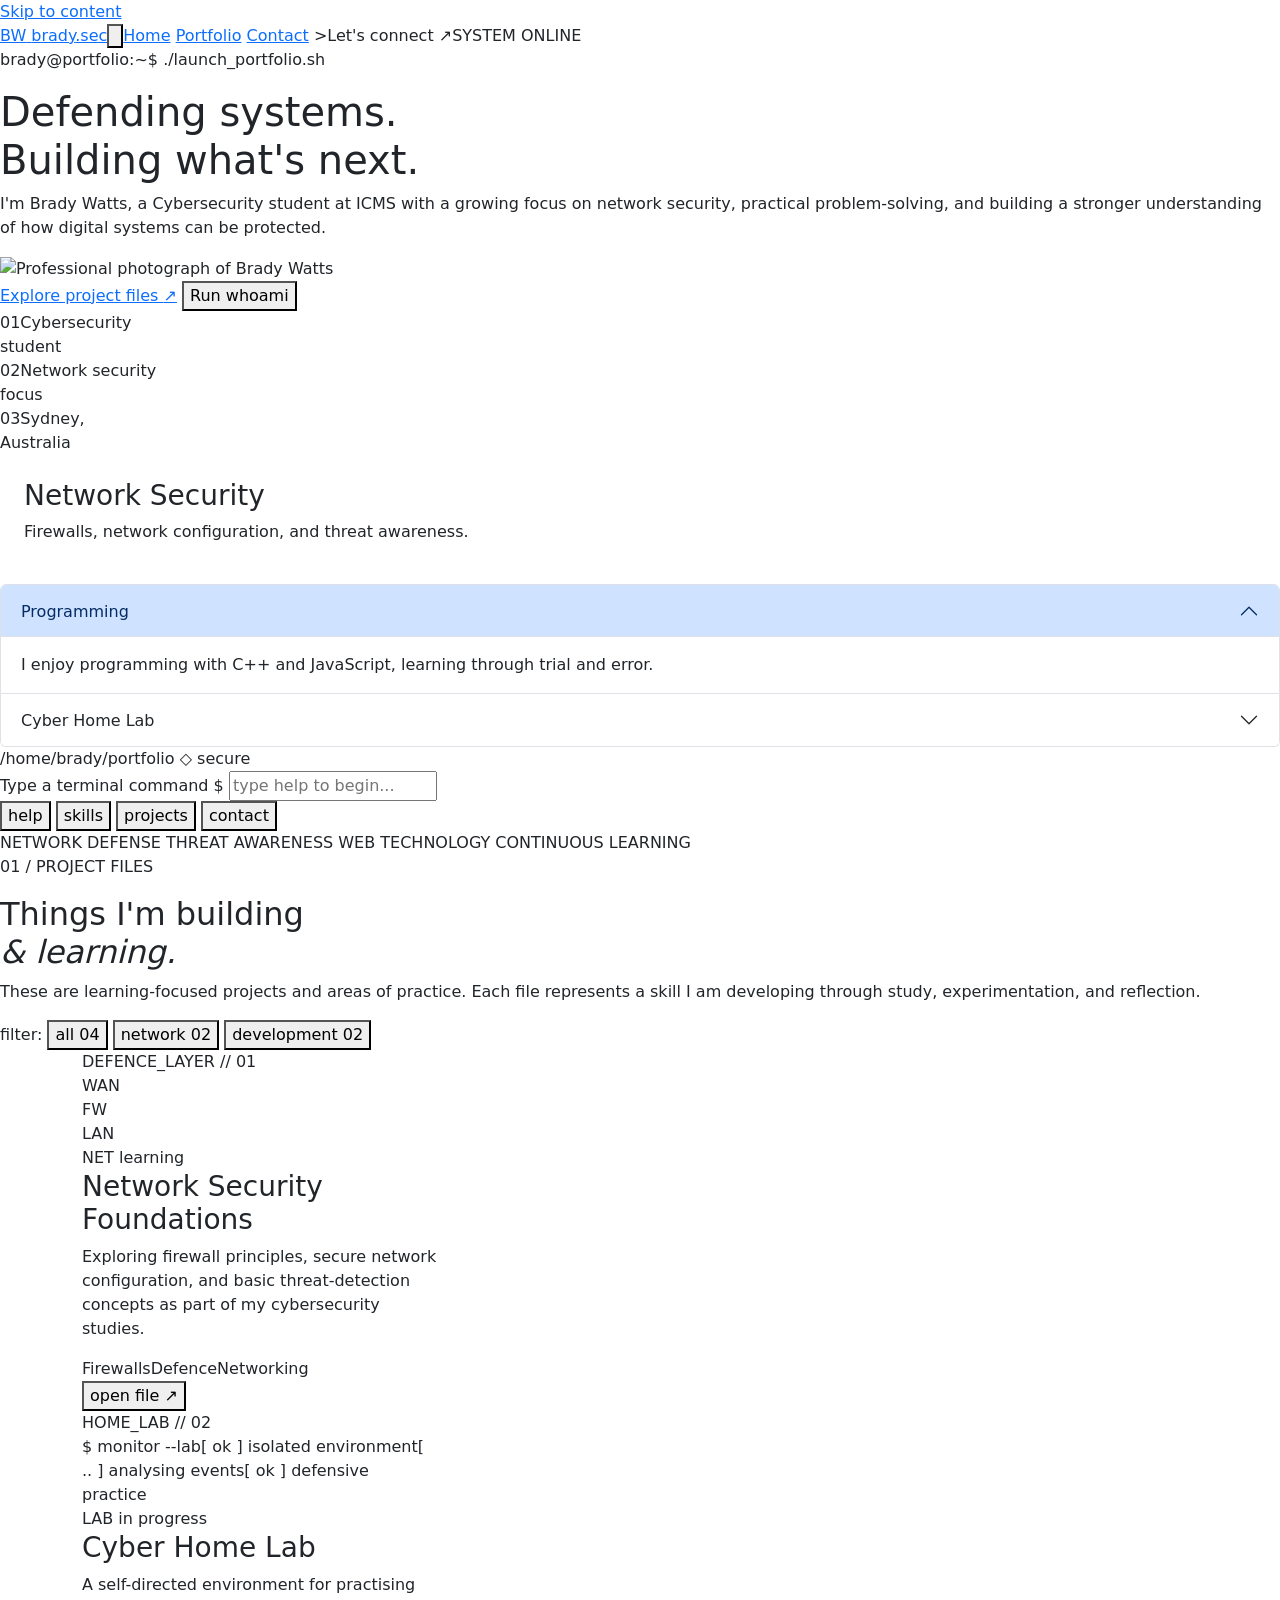
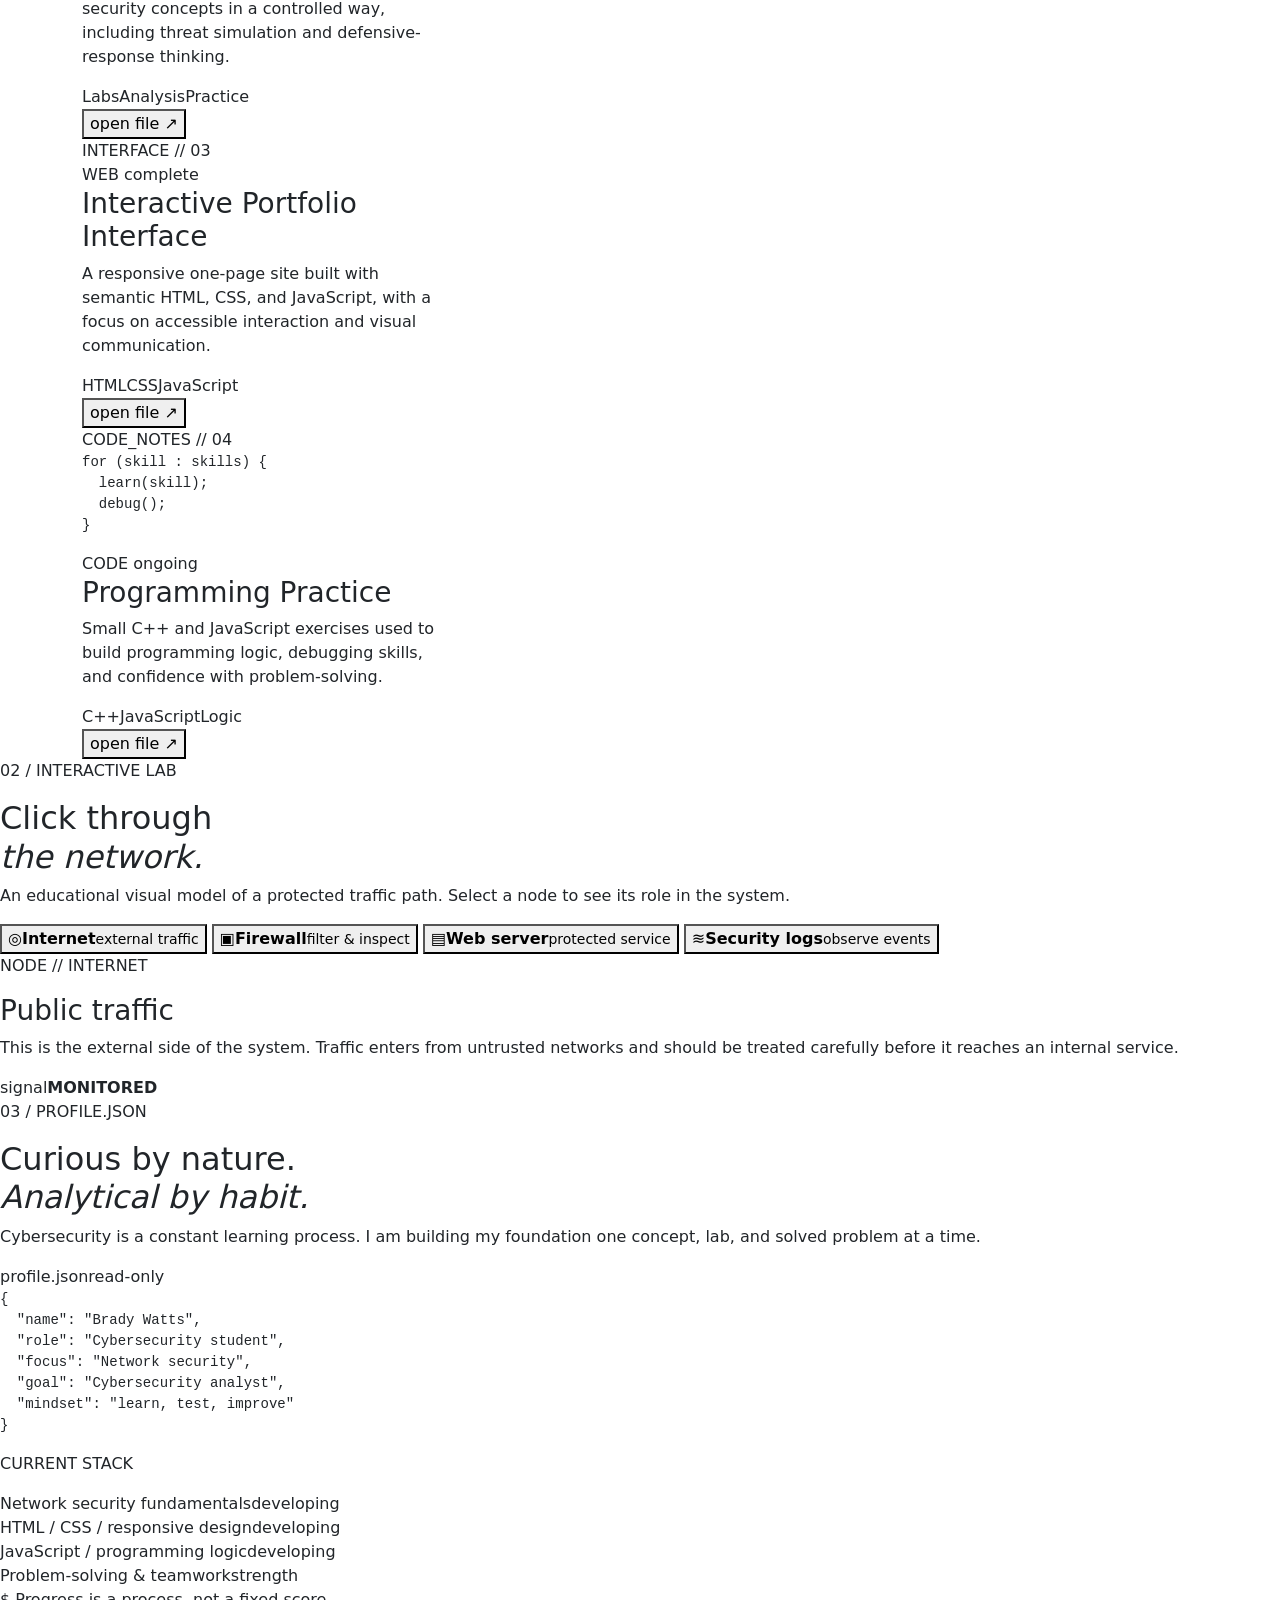
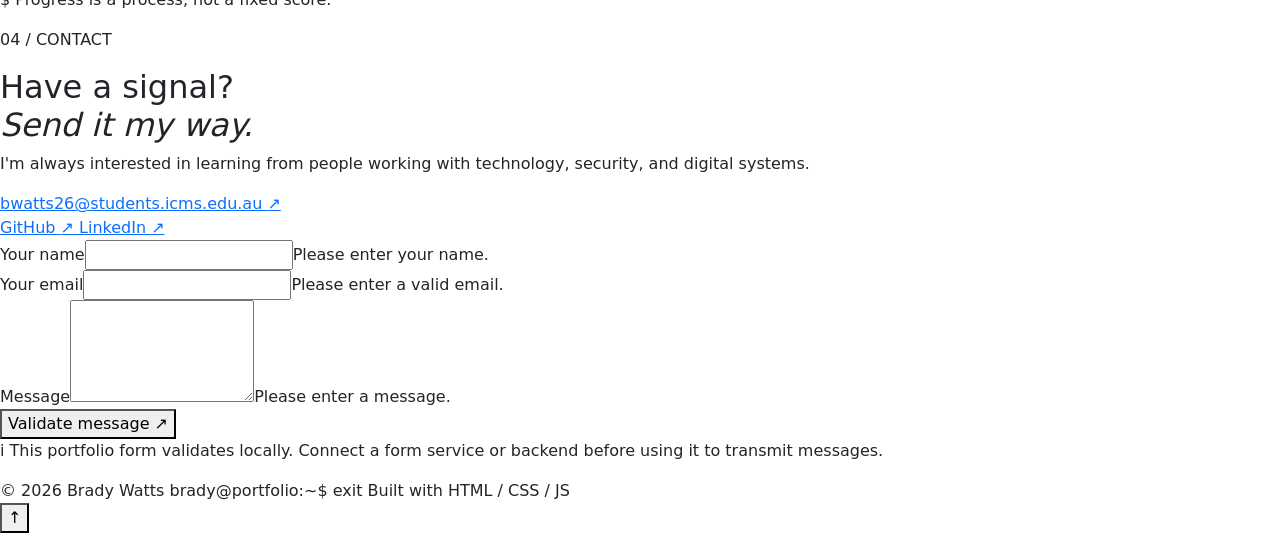
==== index.html @ dea026ff "Add files via upload" ====
<!DOCTYPE html>
<html lang="en">
<head>
  <meta charset="UTF-8">
  <meta name="viewport" content="width=device-width, initial-scale=1.0">
  <meta name="description" content="Brady Watts — cybersecurity student portfolio. Explore projects, learning interests, and technical skills.">
  <meta name="theme-color" content="#07111a">
  <title>Brady Watts | Cybersecurity Portfolio</title>
  <link rel="preconnect" href="https://fonts.googleapis.com">
  <link rel="preconnect" href="https://fonts.gstatic.com" crossorigin>
  <link href="https://fonts.googleapis.com/css2?family=DM+Sans:wght@400;500;600;700&family=Space+Mono:wght@400;700&display=swap" rel="stylesheet">
  <link rel="stylesheet" href="css/style.css">
</head>
<link href="https://cdn.jsdelivr.net/npm/bootstrap@5.3.3/dist/css/bootstrap.min.css" rel="stylesheet">
<link rel="stylesheet" href="css/style.css">
<script src="https://cdn.jsdelivr.net/npm/bootstrap@5.3.3/dist/js/bootstrap.bundle.min.js"></script>
<script src="js/script.js"></script>
<body>
  <a class="skip-link" href="#main-content">Skip to content</a>
  <div class="page-grid" aria-hidden="true"></div>
  <div class="ambient-glow glow-one" aria-hidden="true"></div>
  <div class="ambient-glow glow-two" aria-hidden="true"></div>

  <header class="site-header">
    <nav class="nav shell" aria-label="Main navigation">
      <a class="brand" href="#home" aria-label="Brady Watts home">
        <span class="brand-mark" aria-hidden="true">BW</span>
        <span>brady<span class="text-mint">.sec</span></span>
      </a>
      <button class="nav-toggle" id="navToggle" type="button" aria-controls="navLinks" aria-expanded="false" aria-label="Open navigation">
        <span></span><span></span><span></span>
      </button>
      <div class="nav-links" id="navLinks">
        <a href="index.html">Home</a>
        <a href="portfolio.html">Portfolio</a>
        <a href="contact.html">Contact</a>
        <a href="contact.html" class="nav-contact"></a>>Let's connect <span aria-hidden="true">↗</span></a>
      </div>
      <div class="system-status"><span class="status-dot" aria-hidden="true"></span> SYSTEM ONLINE</div>
    </nav>
  </header>

  <main id="main-content">
    <section class="hero shell" id="home">
      <div class="hero-copy reveal">
        <p class="terminal-label"><span class="prompt-green">brady@portfolio:~$</span> ./launch_portfolio.sh</p>
        <h1>Defending systems.<br><span>Building what's next.</span></h1>
        <p class="hero-description">
          I'm Brady Watts, a Cybersecurity student at ICMS with a growing focus on network security, practical problem-solving, and building a stronger understanding of how digital systems can be protected.
        </p>
        <img
  src="images/profile.jpg"
  alt="Professional photograph of Brady Watts"
  class="profile-photo">
        <div class="hero-actions">
          <a class="button button-primary" href="#projects">Explore project files <span aria-hidden="true">↗</span></a>
          <button class="button button-ghost" type="button" data-command="whoami">Run <span class="mono">whoami</span></button>
        </div>
        <div class="hero-meta" aria-label="Portfolio summary">
          <div><span class="meta-number">01</span><span>Cybersecurity<br>student</span></div>
          <div><span class="meta-number">02</span><span>Network security<br>focus</span></div>
          <div><span class="meta-number">03</span><span>Sydney,<br>Australia</span></div>
        </div>
      </div>
<div id="skillsCarousel" class="carousel slide" data-bs-ride="carousel">
  <div class="carousel-inner">
    <div class="carousel-item active">
      <div class="p-4">
        <h3>Network Security</h3>
        <p>Firewalls, network configuration, and threat awareness.</p>
      </div>
    </div>
    <div class="carousel-item">
      <div class="p-4">
        <h3>Web Development</h3>
        <p>HTML, CSS, JavaScript, and responsive design.</p>
      </div>
    </div>
    <div class="carousel-item">
      <div class="p-4">
        <h3>Career Goal</h3>
        <p>Working towards becoming a Cybersecurity Analyst.</p>
      </div>
    </div>
  </div>
  <button class="carousel-control-prev" type="button" data-bs-target="#skillsCarousel" data-bs-slide="prev">
    <span class="carousel-control-prev-icon"></span>
  </button>
  <button class="carousel-control-next" type="button" data-bs-target="#skillsCarousel" data-bs-slide="next">
    <span class="carousel-control-next-icon"></span>
  </button>
</div>
<div class="accordion" id="hobbiesAccordion">
  <div class="accordion-item">
    <h2 class="accordion-header">
      <button class="accordion-button" type="button" data-bs-toggle="collapse" data-bs-target="#hobby1">
        Programming
      </button>
    </h2>
    <div id="hobby1" class="accordion-collapse collapse show" data-bs-parent="#hobbiesAccordion">
      <div class="accordion-body">
        I enjoy programming with C++ and JavaScript, learning through trial and error.
      </div>
    </div>
  </div>

  <div class="accordion-item">
    <h2 class="accordion-header">
      <button class="accordion-button collapsed" type="button" data-bs-toggle="collapse" data-bs-target="#hobby2">
        Cyber Home Lab
      </button>
    </h2>
    <div id="hobby2" class="accordion-collapse collapse" data-bs-parent="#hobbiesAccordion">
      <div class="accordion-body">
        I run a self-taught home cyber lab to practise defending against simulated threats.
      </div>
    </div>
  </div>
</div>
      <div class="terminal-window reveal" id="terminalWindow">
        <div class="terminal-topbar">
          <div class="window-dots" aria-hidden="true"><span></span><span></span><span></span></div>
          <span class="terminal-path">/home/brady/portfolio</span>
          <span class="terminal-lock" aria-label="Secure interface">◇ secure</span>
        </div>
        <div class="terminal-output" id="terminalOutput" role="log" aria-live="polite" aria-label="Interactive terminal output"></div>
        <form class="terminal-form" id="terminalForm">
          <label class="sr-only" for="terminalInput">Type a terminal command</label>
          <span class="terminal-prompt" aria-hidden="true">$</span>
          <input id="terminalInput" type="text" autocomplete="off" spellcheck="false" placeholder="type help to begin...">
        </form>
        <div class="terminal-suggestions" aria-label="Terminal command shortcuts">
          <button type="button" data-command="help">help</button>
          <button type="button" data-command="skills">skills</button>
          <button type="button" data-command="projects">projects</button>
          <button type="button" data-command="contact">contact</button>
        </div>
      </div>
    </section>

    <div class="signal-strip shell" aria-label="Areas of interest">
      <span>NETWORK DEFENSE</span><i aria-hidden="true"></i>
      <span>THREAT AWARENESS</span><i aria-hidden="true"></i>
      <span>WEB TECHNOLOGY</span><i aria-hidden="true"></i>
      <span>CONTINUOUS LEARNING</span>
    </div>

    <section class="section shell" id="projects">
      <div class="section-heading reveal">
        <p class="section-kicker"><span>01</span> / PROJECT FILES</p>
        <div class="heading-row">
          <h2>Things I'm building<br><em>&amp; learning.</em></h2>
          <p>These are learning-focused projects and areas of practice. Each file represents a skill I am developing through study, experimentation, and reflection.</p>
        </div>
      </div>

      <div class="filter-row reveal" role="group" aria-label="Filter project files">
        <span class="filter-label">filter:</span>
        <button class="filter-button active" type="button" data-filter="all">all <span>04</span></button>
        <button class="filter-button" type="button" data-filter="network">network <span>02</span></button>
        <button class="filter-button" type="button" data-filter="development">development <span>02</span></button>
      </div>
      <div class="container">
      <div class="row g-4" id="projectGrid">
          <div class="col-12 col-md-6 col-lg-4">
        <article class="project-card reveal" data-category="network">
          <div class="project-visual visual-network" aria-hidden="true">
            <span class="visual-caption">DEFENCE_LAYER // 01</span>
            <div class="network-visual-lines"><span></span><span></span><span></span><span></span></div>
            <div class="visual-node node-a">WAN</div><div class="visual-node node-b">FW</div><div class="visual-node node-c">LAN</div>
          </div>
          
          <div class="project-card-body">
            <div class="project-card-top"><span class="file-type">NET</span><span class="project-status status-learning"><i></i> learning</span></div>
            <h3>Network Security Foundations</h3>
            <p>Exploring firewall principles, secure network configuration, and basic threat-detection concepts as part of my cybersecurity studies.</p>
            <div class="tag-row"><span>Firewalls</span><span>Defence</span><span>Networking</span></div>
            <button class="project-open" type="button" data-project="network-security">open file <span aria-hidden="true">↗</span></button>
          </div>
        </article>
          
        <article class="project-card reveal" data-category="network">
          <div class="project-visual visual-lab" aria-hidden="true">
            <span class="visual-caption">HOME_LAB // 02</span>
            <div class="lab-screen"><span>$ monitor --lab</span><span class="green-line">[ ok ] isolated environment</span><span>[ .. ] analysing events</span><span class="green-line">[ ok ] defensive practice</span></div>
           </div>
          <div class="project-card-body">
            <div class="project-card-top"><span class="file-type">LAB</span><span class="project-status status-progress"><i></i> in progress</span></div>
            <h3>Cyber Home Lab</h3>
            <p>A self-directed environment for practising security concepts in a controlled way, including threat simulation and defensive-response thinking.</p>
            <div class="tag-row"><span>Labs</span><span>Analysis</span><span>Practice</span></div>
            <button class="project-open" type="button" data-project="home-lab">open file <span aria-hidden="true">↗</span></button>
          </div>
        </article>
         
        <article class="project-card reveal" data-category="development">
          <div class="project-visual visual-web" aria-hidden="true">
            <span class="visual-caption">INTERFACE // 03</span>
            <div class="browser-frame"><div class="browser-bar"><i></i><i></i><i></i></div><div class="browser-content"><span></span><span></span><span></span><b></b></div></div>
          </div>
          <div class="project-card-body">
            <div class="project-card-top"><span class="file-type">WEB</span><span class="project-status status-complete"><i></i> complete</span></div>
            <h3>Interactive Portfolio Interface</h3>
            <p>A responsive one-page site built with semantic HTML, CSS, and JavaScript, with a focus on accessible interaction and visual communication.</p>
            <div class="tag-row"><span>HTML</span><span>CSS</span><span>JavaScript</span></div>
            <button class="project-open" type="button" data-project="portfolio">open file <span aria-hidden="true">↗</span></button>
          </div>
        </article>
         
        <article class="project-card reveal" data-category="development">
          <div class="project-visual visual-code" aria-hidden="true">
            <span class="visual-caption">CODE_NOTES // 04</span>
            <pre><span class="code-purple">for</span> (skill : skills) {
  <span class="code-blue">learn</span>(skill);
  <span class="code-green">debug</span>();
}</pre>
          </div>
          <div class="project-card-body">
            <div class="project-card-top"><span class="file-type">CODE</span><span class="project-status status-progress"><i></i> ongoing</span></div>
            <h3>Programming Practice</h3>
            <p>Small C++ and JavaScript exercises used to build programming logic, debugging skills, and confidence with problem-solving.</p>
            <div class="tag-row"><span>C++</span><span>JavaScript</span><span>Logic</span></div>
            <button class="project-open" type="button" data-project="programming">open file <span aria-hidden="true">↗</span></button>
          </div>
        </article>
      </div>
    </section>

    <section class="lab-section section shell" id="lab">
      <div class="section-heading reveal">
        <p class="section-kicker"><span>02</span> / INTERACTIVE LAB</p>
        <div class="heading-row">
          <h2>Click through<br><em>the network.</em></h2>
          <p>An educational visual model of a protected traffic path. Select a node to see its role in the system.</p>
        </div>
      </div>
      <div class="lab-layout reveal">
        <div class="network-map" aria-label="Interactive network diagram">
          <div class="map-line line-one" aria-hidden="true"></div><div class="map-line line-two" aria-hidden="true"></div><div class="map-line line-three" aria-hidden="true"></div>
          <button class="network-node active" type="button" data-node="internet" aria-pressed="true"><span class="node-symbol">◎</span><strong>Internet</strong><small>external traffic</small></button>
          <button class="network-node" type="button" data-node="firewall" aria-pressed="false"><span class="node-symbol">▣</span><strong>Firewall</strong><small>filter &amp; inspect</small></button>
          <button class="network-node" type="button" data-node="server" aria-pressed="false"><span class="node-symbol">▤</span><strong>Web server</strong><small>protected service</small></button>
          <button class="network-node" type="button" data-node="logs" aria-pressed="false"><span class="node-symbol">≋</span><strong>Security logs</strong><small>observe events</small></button>
        </div>
        <div class="node-panel" id="nodePanel" aria-live="polite">
          <p class="panel-kicker">NODE // INTERNET</p>
          <h3>Public traffic</h3>
          <p>This is the external side of the system. Traffic enters from untrusted networks and should be treated carefully before it reaches an internal service.</p>
          <div class="panel-data"><span>signal</span><strong>MONITORED</strong></div>
        </div>
      </div>
    </section>

    <section class="section shell" id="about">
      <div class="section-heading reveal">
        <p class="section-kicker"><span>03</span> / PROFILE.JSON</p>
        <div class="heading-row">
          <h2>Curious by nature.<br><em>Analytical by habit.</em></h2>
          <p>Cybersecurity is a constant learning process. I am building my foundation one concept, lab, and solved problem at a time.</p>
        </div>
      </div>
      <div class="about-grid">
        <div class="code-profile reveal">
          <div class="code-header"><span>profile.json</span><span>read-only</span></div>
          <pre><span class="code-brace">{</span>
  <span class="code-key">"name"</span>: <span class="code-string">"Brady Watts"</span>,
  <span class="code-key">"role"</span>: <span class="code-string">"Cybersecurity student"</span>,
  <span class="code-key">"focus"</span>: <span class="code-string">"Network security"</span>,
  <span class="code-key">"goal"</span>: <span class="code-string">"Cybersecurity analyst"</span>,
  <span class="code-key">"mindset"</span>: <span class="code-string">"learn, test, improve"</span>
<span class="code-brace">}</span></pre>
        </div>
        <div class="skills-panel reveal">
          <p class="panel-kicker">CURRENT STACK</p>
          <div class="skill-group"><div><span>Network security fundamentals</span><span class="skill-level">developing</span></div><div class="skill-track"><span style="width: 62%"></span></div></div>
          <div class="skill-group"><div><span>HTML / CSS / responsive design</span><span class="skill-level">developing</span></div><div class="skill-track"><span style="width: 72%"></span></div></div>
          <div class="skill-group"><div><span>JavaScript / programming logic</span><span class="skill-level">developing</span></div><div class="skill-track"><span style="width: 55%"></span></div></div>
          <div class="skill-group"><div><span>Problem-solving &amp; teamwork</span><span class="skill-level">strength</span></div><div class="skill-track"><span style="width: 78%"></span></div></div>
          <p class="skills-note"><span class="prompt-green">$</span> Progress is a process, not a fixed score.</p>
        </div>
      </div>
    </section>

    <section class="contact-section section shell" id="contact">
      <div class="contact-card reveal">
        <div class="contact-copy">
          <p class="section-kicker"><span>04</span> / CONTACT</p>
          <h2>Have a signal?<br><em>Send it my way.</em></h2>
          <p>I'm always interested in learning from people working with technology, security, and digital systems.</p>
          <a class="email-link" href="mailto:bwatts26@students.icms.edu.au">bwatts26@students.icms.edu.au <span aria-hidden="true">↗</span></a>
        </div>
        <div class="social-links">
  <a
    class="social-link"
    href="https://github.com/BRady609-coder"
    target="_blank"
    rel="noopener noreferrer">
    GitHub <span aria-hidden="true">↗</span>
  </a>

  <a
    class="social-link"
    href="https://www.linkedin.com/in/brady-watts-739b74410"
    target="_blank"
    rel="noopener noreferrer">
    LinkedIn <span aria-hidden="true">↗</span>
  </a>
</div>
        <form class="contact-form" id="contactForm" novalidate>
          <div class="form-row">
            <div class="field"><label for="visitorName">Your name</label><input id="visitorName" name="name" type="text" autocomplete="name" required><span class="field-error">Please enter your name.</span></div>
            <div class="field"><label for="visitorEmail">Your email</label><input id="visitorEmail" name="email" type="email" autocomplete="email" required><span class="field-error">Please enter a valid email.</span></div>
          </div>
          <div class="field"><label for="visitorMessage">Message</label><textarea id="visitorMessage" name="message" rows="4" required></textarea><span class="field-error">Please enter a message.</span></div>
          <button class="button button-primary" type="submit">Validate message <span aria-hidden="true">↗</span></button>
          <p class="form-note"><span aria-hidden="true">i</span> This portfolio form validates locally. Connect a form service or backend before using it to transmit messages.</p>
          <p class="form-message" id="formMessage" role="status" hidden></p>
        </form>
      </div>
    </section>
  </main>

  <footer class="site-footer shell">
    <span>© 2026 Brady Watts</span>
    <span class="footer-command"><span class="prompt-green">brady@portfolio:~$</span> exit <span class="cursor" aria-hidden="true"></span></span>
    <span>Built with HTML / CSS / JS</span>
  </footer>

  <dialog class="project-dialog" id="projectDialog" aria-labelledby="dialogTitle">
    <div class="dialog-inner">
      <button class="dialog-close" id="dialogClose" type="button" aria-label="Close project details">×</button>
      <div id="dialogContent"></div>
    </div>
  </dialog>

  <button class="to-top" id="toTop" type="button" aria-label="Back to top">↑</button>
  <script src="js/script.js"></script>
</body>
</html>
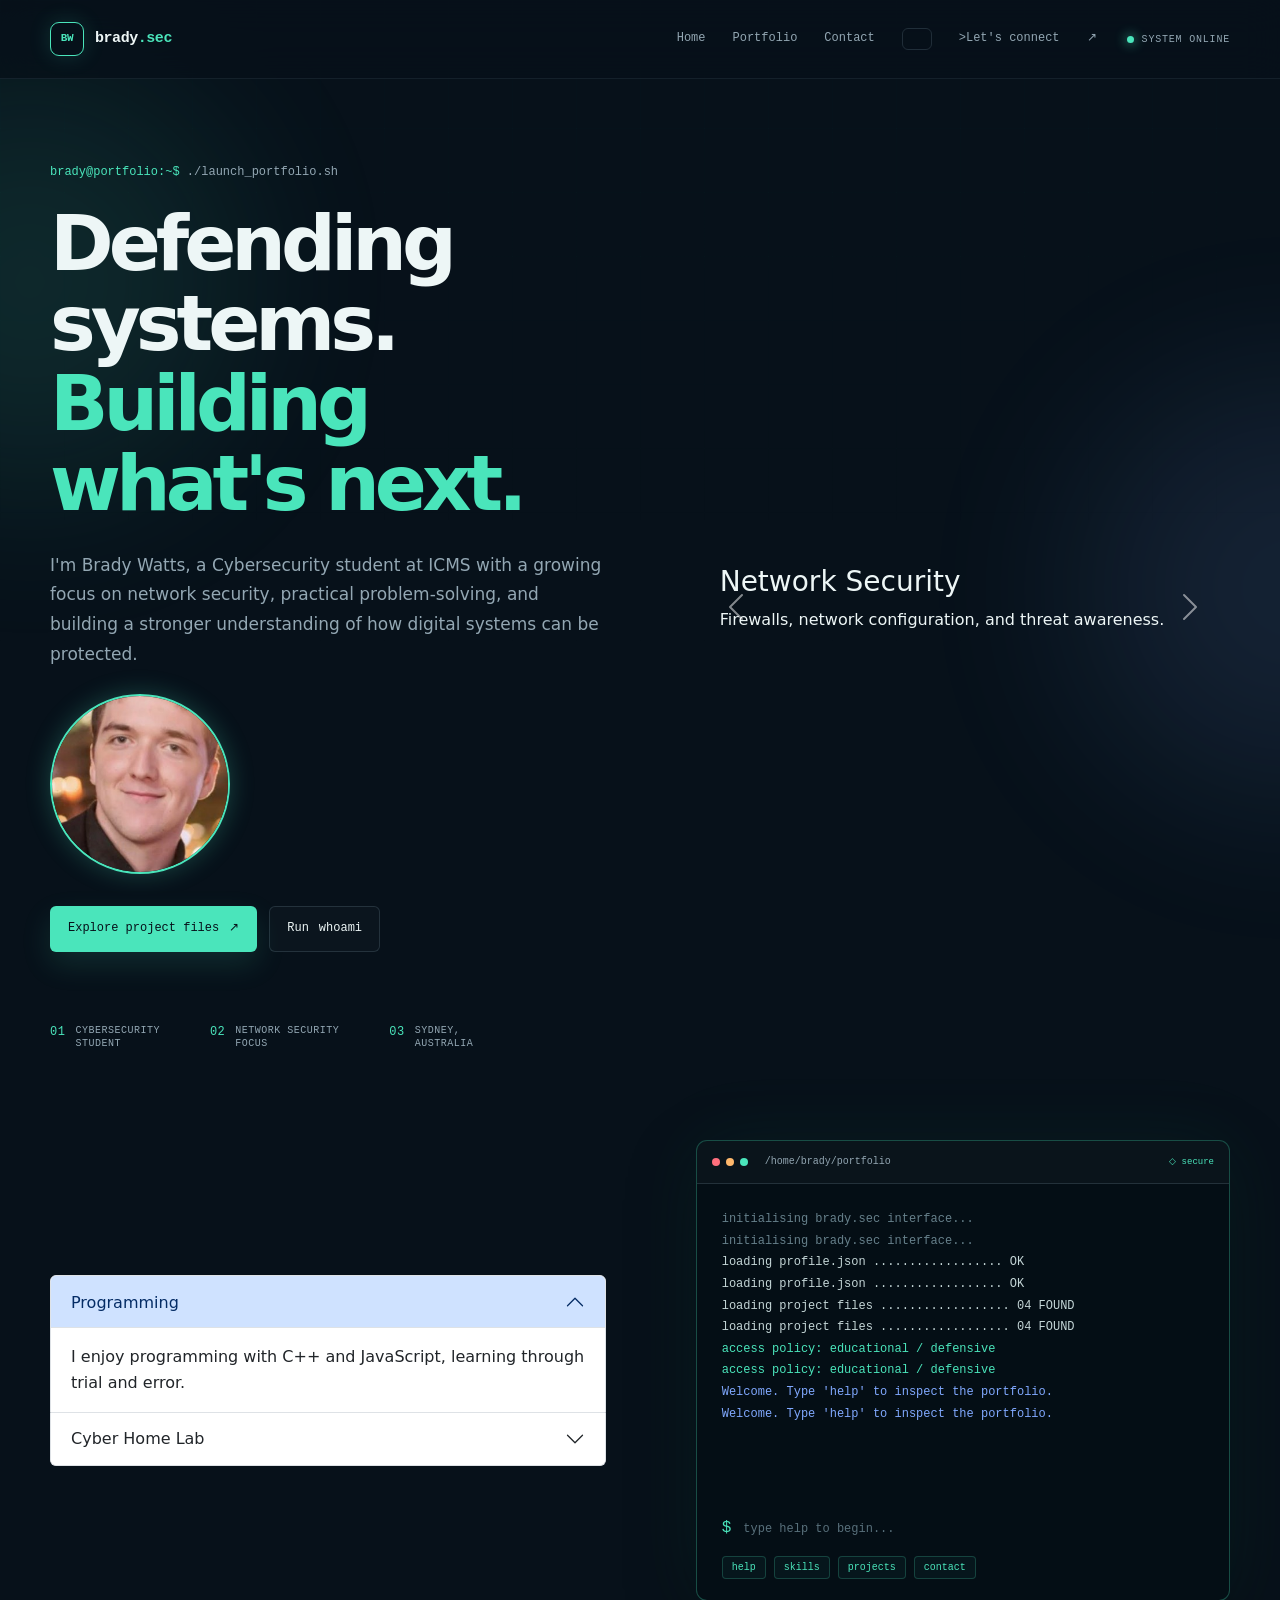
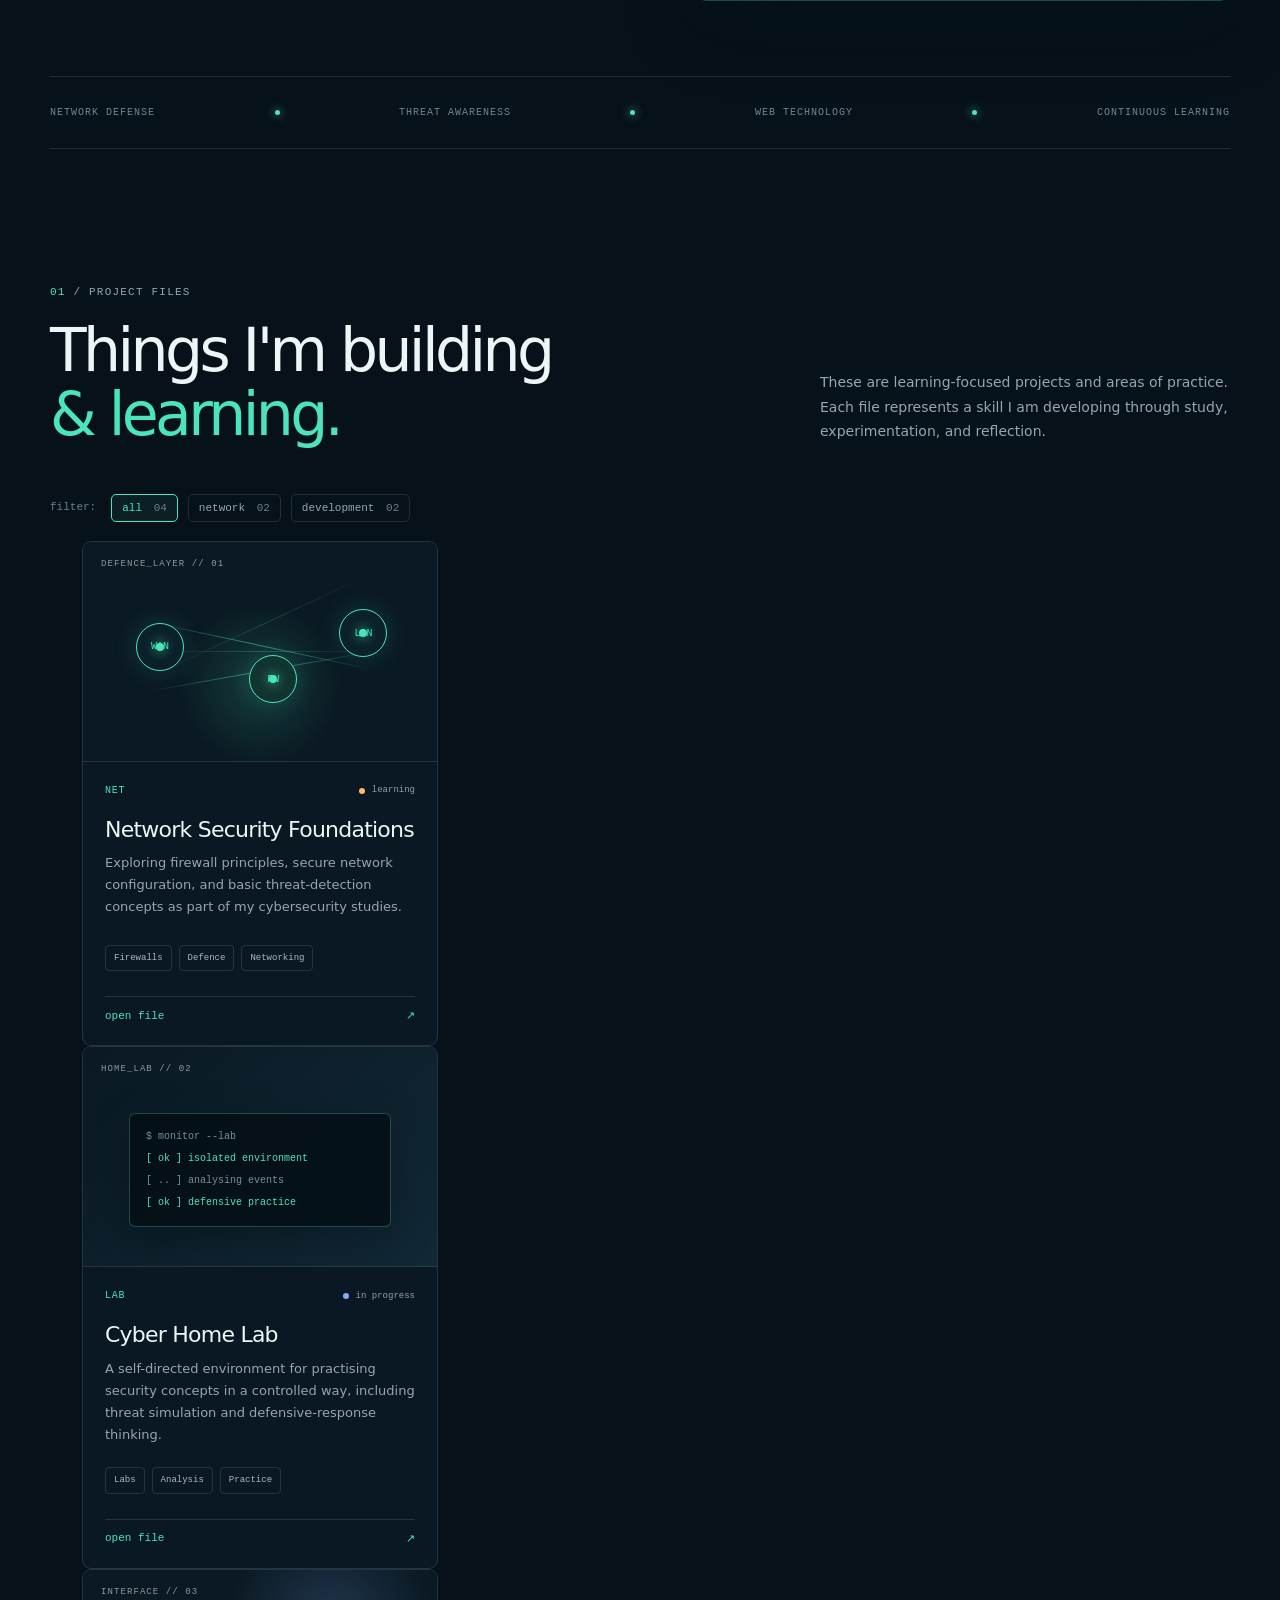
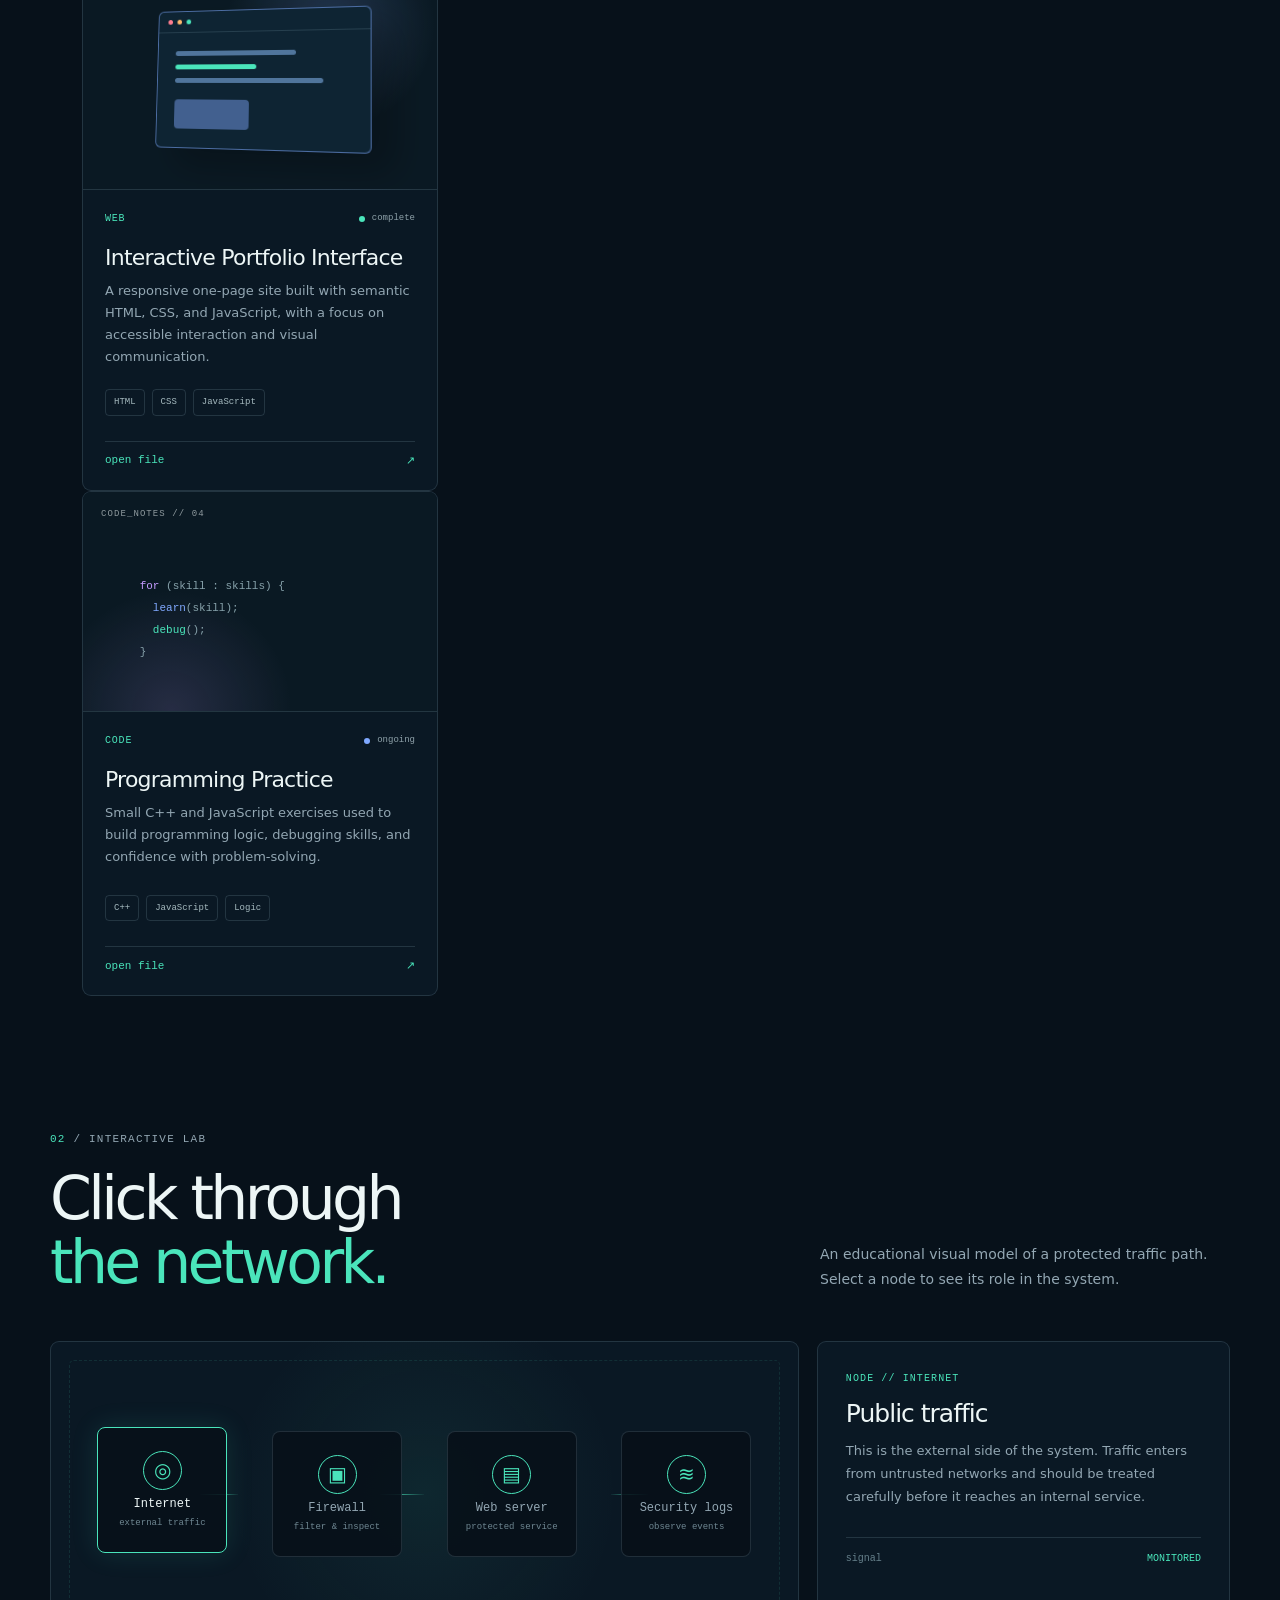
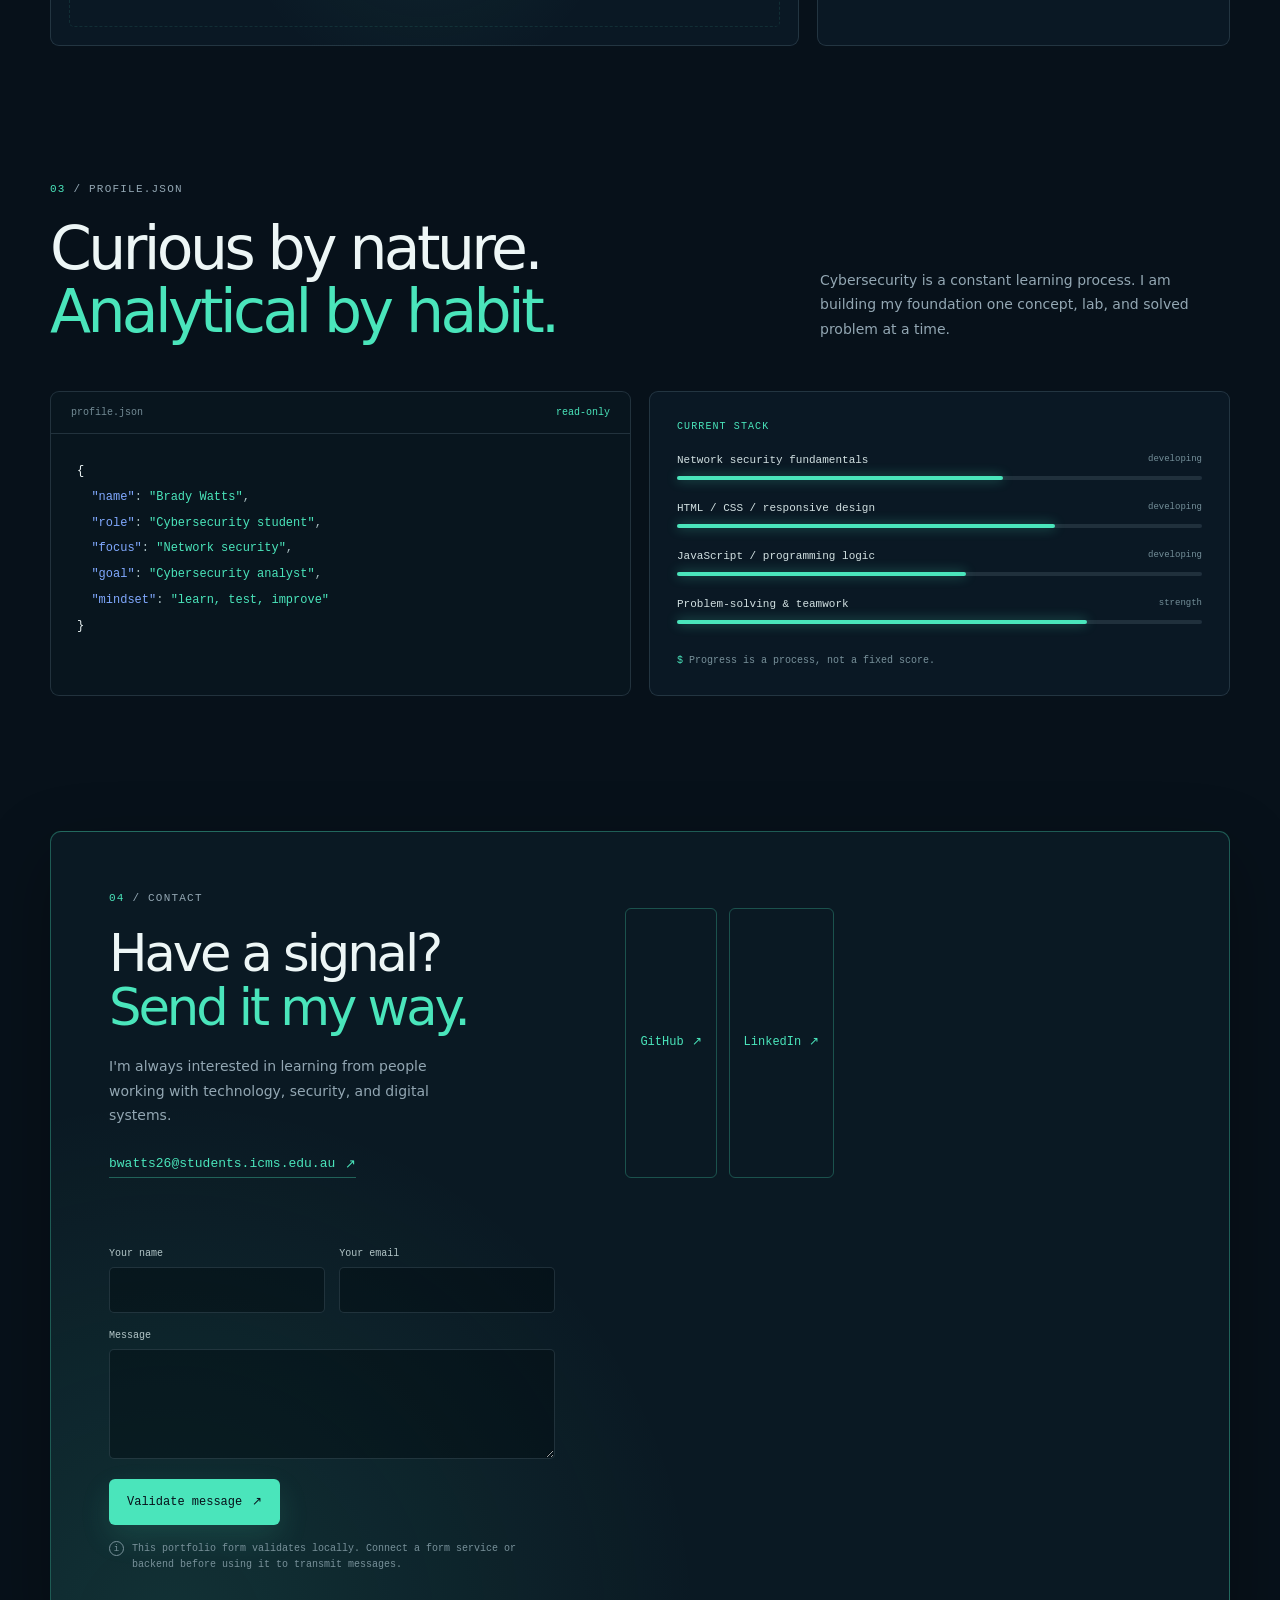
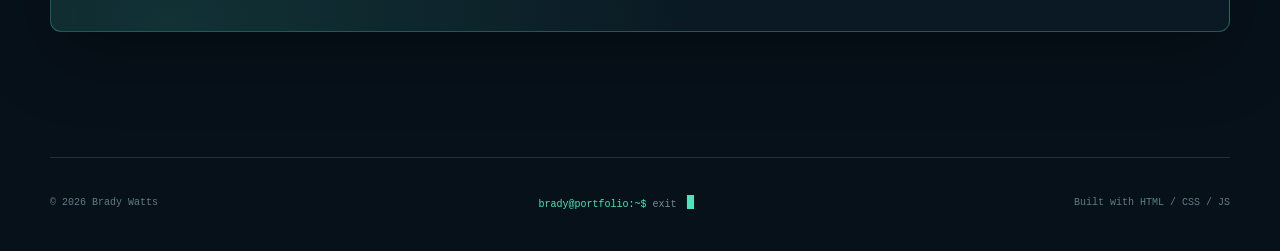
==== commit 19fc86ab: "Update stylesheet and script paths in index.html" ====
--- a/index.html
+++ b/index.html
@@ -9,12 +9,12 @@
   <link rel="preconnect" href="https://fonts.googleapis.com">
   <link rel="preconnect" href="https://fonts.gstatic.com" crossorigin>
   <link href="https://fonts.googleapis.com/css2?family=DM+Sans:wght@400;500;600;700&family=Space+Mono:wght@400;700&display=swap" rel="stylesheet">
-  <link rel="stylesheet" href="css/style.css">
+  <link rel="stylesheet" href="style.css">
 </head>
 <link href="https://cdn.jsdelivr.net/npm/bootstrap@5.3.3/dist/css/bootstrap.min.css" rel="stylesheet">
-<link rel="stylesheet" href="css/style.css">
+<link rel="stylesheet" href="style.css">
 <script src="https://cdn.jsdelivr.net/npm/bootstrap@5.3.3/dist/js/bootstrap.bundle.min.js"></script>
-<script src="js/script.js"></script>
+<script src="script.js"></script>
 <body>
   <a class="skip-link" href="#main-content">Skip to content</a>
   <div class="page-grid" aria-hidden="true"></div>
@@ -49,7 +49,7 @@
           I'm Brady Watts, a Cybersecurity student at ICMS with a growing focus on network security, practical problem-solving, and building a stronger understanding of how digital systems can be protected.
         </p>
         <img
-  src="images/profile.jpg"
+  src="profile.jpg"
   alt="Professional photograph of Brady Watts"
   class="profile-photo">
         <div class="hero-actions">
@@ -334,6 +334,6 @@
   </dialog>
 
   <button class="to-top" id="toTop" type="button" aria-label="Back to top">↑</button>
-  <script src="js/script.js"></script>
+  <script src="script.js"></script>
 </body>
 </html>
--- a/style.css
+++ b/style.css
@@ -0,0 +1,205 @@
+:root {
+  --bg: #07111a;
+  --bg-soft: #0b1822;
+  --panel: rgba(12, 28, 40, 0.78);
+  --panel-solid: #0d202d;
+  --line: rgba(151, 180, 198, 0.18);
+  --line-bright: rgba(74, 229, 187, 0.42);
+  --text: #edf6f6;
+  --muted: #93a7b3;
+  --mint: #4ae5bb;
+  --mint-dark: #1bc193;
+  --blue: #80a9ff;
+  --orange: #ffb86c;
+  --purple: #c49bff;
+  --danger: #ff7d8f;
+  --mono: "Space Mono", ui-monospace, SFMono-Regular, Menlo, Consolas, monospace;
+  --sans: "DM Sans", Inter, system-ui, -apple-system, BlinkMacSystemFont, "Segoe UI", sans-serif;
+  --shadow: 0 24px 70px rgba(0, 0, 0, 0.3);
+}
+
+* { box-sizing: border-box; }
+html { scroll-behavior: smooth; }
+body {
+  position: relative;
+  min-width: 320px;
+  margin: 0;
+  color: var(--text);
+  background: var(--bg);
+  font-family: var(--sans);
+  line-height: 1.6;
+  overflow-x: hidden;
+}
+body::selection { color: var(--bg); background: var(--mint); }
+a { color: inherit; text-decoration: none; }
+button, input, textarea { font: inherit; }
+button { cursor: pointer; }
+.shell { width: min(1180px, calc(100% - 48px)); margin-inline: auto; }
+.mono, .terminal-label, .terminal-window, .section-kicker, .filter-row, .file-type, .project-status, .tag-row, .code-profile, .footer-command { font-family: var(--mono); }
+.text-mint, .prompt-green { color: var(--mint); }
+.sr-only {
+  position: absolute; width: 1px; height: 1px; padding: 0; margin: -1px;
+  overflow: hidden; clip: rect(0, 0, 0, 0); white-space: nowrap; border: 0;
+}
+.skip-link { position: fixed; top: 12px; left: 12px; z-index: 100; padding: 10px 14px; border-radius: 8px; color: var(--bg); background: var(--mint); transform: translateY(-160%); transition: transform .2s ease; }
+.skip-link:focus { transform: translateY(0); }
+.page-grid {
+  position: fixed; inset: 0; z-index: -3; pointer-events: none; opacity: .32;
+  background-image: linear-gradient(rgba(74, 229, 187, .045) 1px, transparent 1px), linear-gradient(90deg, rgba(74, 229, 187, .045) 1px, transparent 1px);
+  background-size: 64px 64px;
+  mask-image: linear-gradient(to bottom, black, transparent 85%);
+}
+.ambient-glow { position: fixed; z-index: -2; width: 420px; height: 420px; border-radius: 50%; pointer-events: none; filter: blur(90px); opacity: .11; }
+.glow-one { top: 8%; left: -180px; background: var(--mint); }
+.glow-two { top: 42%; right: -220px; background: var(--blue); }
+
+/* Header */
+.site-header { position: sticky; top: 0; z-index: 20; border-bottom: 1px solid rgba(151, 180, 198, .1); background: rgba(7, 17, 26, .76); backdrop-filter: blur(18px); }
+.nav { min-height: 78px; display: flex; align-items: center; gap: 30px; }
+.brand { display: inline-flex; align-items: center; gap: 11px; font-family: var(--mono); font-size: 15px; font-weight: 700; letter-spacing: -.03em; }
+.brand-mark { display: grid; place-items: center; width: 34px; height: 34px; border: 1px solid var(--mint); border-radius: 9px; color: var(--mint); font-size: 11px; box-shadow: 0 0 22px rgba(74, 229, 187, .16); }
+.nav-links { display: flex; align-items: center; gap: 27px; margin-left: auto; color: var(--muted); font-family: var(--mono); font-size: 12px; }
+.nav-links a { transition: color .2s ease; }
+.nav-links a:hover, .nav-links a:focus-visible { color: var(--mint); }
+.nav-contact { padding: 10px 14px; border: 1px solid var(--line); border-radius: 6px; color: var(--text) !important; }
+.nav-contact:hover, .nav-contact:focus-visible { border-color: var(--mint); background: rgba(74, 229, 187, .07); }
+.system-status { display: flex; align-items: center; gap: 8px; color: var(--muted); font: 10px var(--mono); letter-spacing: .08em; white-space: nowrap; }
+.status-dot { width: 7px; height: 7px; border-radius: 50%; background: var(--mint); box-shadow: 0 0 12px var(--mint); }
+.nav-toggle { display: none; margin-left: auto; padding: 8px; border: 0; background: transparent; }
+.nav-toggle span { display: block; width: 23px; height: 2px; margin: 5px 0; background: var(--text); transition: transform .2s ease; }
+
+/* Hero */
+.hero { display: grid; grid-template-columns: minmax(0, 1.02fr) minmax(400px, .98fr); align-items: center; gap: clamp(42px, 7vw, 100px); min-height: 680px; padding-top: 84px; padding-bottom: 75px; }
+.terminal-label { margin: 0 0 22px; color: var(--muted); font-size: 12px; }
+.hero h1 { max-width: 700px; margin: 0; font-size: clamp(44px, 6vw, 79px); font-weight: 600; line-height: 1.04; letter-spacing: -.065em; }
+.hero h1 span { color: var(--mint); }
+.hero-description { max-width: 595px; margin: 27px 0 0; color: var(--muted); font-size: 17px; line-height: 1.75; }
+.hero-actions { display: flex; flex-wrap: wrap; gap: 12px; margin-top: 32px; }
+.button { display: inline-flex; align-items: center; justify-content: center; gap: 10px; min-height: 46px; padding: 0 17px; border: 1px solid transparent; border-radius: 6px; font-family: var(--mono); font-size: 12px; transition: transform .2s ease, border-color .2s ease, background .2s ease, box-shadow .2s ease; }
+.button:hover, .button:focus-visible { transform: translateY(-2px); }
+.button-primary { color: var(--bg); background: var(--mint); box-shadow: 0 12px 30px rgba(74, 229, 187, .13); }
+.button-primary:hover, .button-primary:focus-visible { background: #70f2ce; box-shadow: 0 15px 35px rgba(74, 229, 187, .22); }
+.button-ghost { border-color: var(--line); color: var(--text); background: rgba(255, 255, 255, .02); }
+.button-ghost:hover, .button-ghost:focus-visible { border-color: var(--mint); color: var(--mint); }
+.hero-meta { display: flex; gap: clamp(24px, 4vw, 50px); margin-top: 72px; }
+.hero-meta > div { display: flex; gap: 10px; color: var(--muted); font: 10px/1.35 var(--mono); text-transform: uppercase; letter-spacing: .05em; }
+.meta-number { color: var(--mint); font-size: 12px; }
+
+/* Terminal */
+.terminal-window { min-height: 445px; overflow: hidden; border: 1px solid rgba(74, 229, 187, .29); border-radius: 11px; background: rgba(5, 14, 21, .87); box-shadow: var(--shadow), 0 0 80px rgba(74, 229, 187, .07); }
+.terminal-topbar { display: flex; align-items: center; height: 43px; padding: 0 15px; border-bottom: 1px solid var(--line); background: rgba(255, 255, 255, .025); color: var(--muted); font-size: 10px; }
+.window-dots { display: flex; gap: 6px; margin-right: 17px; }
+.window-dots span { width: 8px; height: 8px; border-radius: 50%; background: #ff6f7d; }
+.window-dots span:nth-child(2) { background: var(--orange); }.window-dots span:nth-child(3) { background: var(--mint); }
+.terminal-path { overflow: hidden; text-overflow: ellipsis; white-space: nowrap; }
+.terminal-lock { margin-left: auto; color: var(--mint); font-size: 9px; }
+.terminal-output { min-height: 332px; padding: 25px 25px 8px; color: #c4d6d7; font-size: 12px; line-height: 1.8; }
+.terminal-line { margin: 0; white-space: pre-wrap; }
+.terminal-line.command { color: var(--text); }.terminal-line.command::first-letter { color: var(--mint); }
+.terminal-line.muted { color: #66808b; }.terminal-line.success { color: var(--mint); }.terminal-line.accent { color: var(--blue); }.terminal-line.error { color: var(--danger); }
+.terminal-form { display: flex; align-items: center; gap: 10px; padding: 0 25px; color: var(--mint); }
+.terminal-prompt { color: var(--mint); }.terminal-form input { width: 100%; border: 0; outline: 0; color: var(--text); background: transparent; font: 12px var(--mono); }
+.terminal-form input::placeholder { color: #58707b; }
+.terminal-suggestions { display: flex; flex-wrap: wrap; gap: 8px; padding: 14px 25px 21px; }
+.terminal-suggestions button { padding: 5px 9px; border: 1px solid rgba(74, 229, 187, .22); border-radius: 4px; color: var(--mint); background: rgba(74, 229, 187, .04); font: 10px var(--mono); }
+.terminal-suggestions button:hover, .terminal-suggestions button:focus-visible { border-color: var(--mint); background: rgba(74, 229, 187, .11); }
+.cursor { display: inline-block; width: 7px; height: 14px; margin-left: 4px; vertical-align: -2px; background: var(--mint); animation: blink 1s steps(2, start) infinite; }
+@keyframes blink { 50% { opacity: 0; } }
+.signal-strip { display: flex; align-items: center; justify-content: space-between; gap: 18px; min-height: 73px; border-top: 1px solid var(--line); border-bottom: 1px solid var(--line); color: #6f8792; font: 10px var(--mono); letter-spacing: .1em; }
+.signal-strip i { width: 5px; height: 5px; border-radius: 50%; background: var(--mint); box-shadow: 0 0 10px var(--mint); }
+
+/* Sections */
+.section { padding-top: 135px; }
+.section-heading { margin-bottom: 47px; }
+.section-kicker { margin: 0 0 18px; color: var(--muted); font-size: 11px; letter-spacing: .11em; }
+.section-kicker span { color: var(--mint); }
+.heading-row { display: flex; align-items: end; justify-content: space-between; gap: 50px; }
+.heading-row h2, .contact-copy h2 { margin: 0; font-size: clamp(34px, 4.7vw, 60px); font-weight: 500; line-height: 1.06; letter-spacing: -.06em; }
+.heading-row h2 em, .contact-copy h2 em { color: var(--mint); font-style: normal; }
+.heading-row > p { max-width: 410px; margin: 0 0 3px; color: var(--muted); font-size: 14px; line-height: 1.75; }
+.filter-row { display: flex; align-items: center; gap: 10px; margin-bottom: 19px; color: var(--muted); font-size: 11px; }
+.filter-label { margin-right: 5px; color: #68808b; }
+.filter-button { padding: 7px 10px; border: 1px solid var(--line); border-radius: 5px; color: var(--muted); background: transparent; font: 11px var(--mono); }
+.filter-button span { margin-left: 5px; color: #68808b; }.filter-button:hover, .filter-button:focus-visible, .filter-button.active { border-color: var(--mint); color: var(--mint); background: rgba(74, 229, 187, .07); }
+.project-grid { display: grid; grid-template-columns: repeat(2, minmax(0, 1fr)); gap: 18px; }
+.project-card { overflow: hidden; border: 1px solid var(--line); border-radius: 9px; background: var(--panel); transition: transform .25s ease, border-color .25s ease, box-shadow .25s ease; }
+.project-card:hover { transform: translateY(-5px); border-color: rgba(74, 229, 187, .5); box-shadow: 0 20px 55px rgba(0, 0, 0, .2); }
+.project-card.is-hidden { display: none; }
+.project-visual { position: relative; height: 220px; overflow: hidden; border-bottom: 1px solid var(--line); background-color: #0a1923; }
+.project-visual::after { position: absolute; inset: 0; pointer-events: none; content: ""; background: linear-gradient(120deg, transparent 30%, rgba(255,255,255,.05), transparent 70%); transform: translateX(-100%); transition: transform .7s ease; }
+.project-card:hover .project-visual::after { transform: translateX(100%); }
+.visual-caption { position: absolute; top: 17px; left: 18px; color: rgba(237, 246, 246, .58); font: 9px var(--mono); letter-spacing: .12em; }
+.visual-network { background: radial-gradient(circle at 50% 65%, rgba(74, 229, 187, .17), transparent 36%), #0a1923; }
+.network-visual-lines span { position: absolute; left: 18%; right: 18%; height: 1px; background: linear-gradient(90deg, transparent, rgba(74, 229, 187, .55), transparent); transform-origin: center; }
+.network-visual-lines span:nth-child(1) { top: 47%; transform: rotate(12deg); }.network-visual-lines span:nth-child(2) { top: 59%; transform: rotate(-10deg); }.network-visual-lines span:nth-child(3) { top: 50%; transform: rotate(0deg); opacity: .45; }.network-visual-lines span:nth-child(4) { top: 38%; transform: rotate(-25deg); opacity: .4; }
+.visual-node { position: absolute; display: grid; place-items: center; width: 48px; height: 48px; border: 1px solid var(--mint); border-radius: 50%; color: var(--mint); background: #0b202a; font: 10px var(--mono); box-shadow: 0 0 26px rgba(74, 229, 187, .17); }
+.visual-node::after { position: absolute; width: 8px; height: 8px; border-radius: 50%; background: var(--mint); box-shadow: 0 0 12px var(--mint); content: ""; }
+.node-a { top: 37%; left: 15%; }.node-b { top: 52%; left: 47%; background: #12342f; }.node-c { top: 31%; right: 14%; }
+.visual-lab { background: linear-gradient(135deg, #0a1923, #112836); }.lab-screen { position: absolute; right: 13%; bottom: 18%; left: 13%; display: grid; gap: 8px; padding: 16px; border: 1px solid rgba(74, 229, 187, .3); border-radius: 6px; background: rgba(2, 10, 15, .68); color: #73919a; font: 10px/1.4 var(--mono); box-shadow: 0 12px 40px rgba(0,0,0,.25); }.lab-screen .green-line { color: var(--mint); }
+.visual-web { display: grid; place-items: center; background: radial-gradient(circle at 70% 25%, rgba(128, 169, 255, .2), transparent 35%), #0a1923; }.browser-frame { width: 62%; overflow: hidden; border: 1px solid rgba(128, 169, 255, .55); border-radius: 6px; background: #0e2433; transform: perspective(500px) rotateY(-12deg) rotateX(4deg); box-shadow: 22px 18px 35px rgba(0,0,0,.25); }.browser-bar { display: flex; gap: 5px; padding: 8px 10px; border-bottom: 1px solid var(--line); }.browser-bar i { width: 5px; height: 5px; border-radius: 50%; background: var(--danger); }.browser-bar i:nth-child(2) { background: var(--orange); }.browser-bar i:nth-child(3) { background: var(--mint); }.browser-content { display: grid; gap: 9px; padding: 19px; }.browser-content span { display: block; width: 70%; height: 5px; border-radius: 5px; background: #50759c; }.browser-content span:nth-child(2) { width: 48%; background: var(--mint); }.browser-content span:nth-child(3) { width: 85%; }.browser-content b { display: block; width: 44%; height: 30px; margin-top: 8px; border-radius: 4px; background: rgba(128, 169, 255, .45); }.visual-code { display: grid; align-items: center; background: radial-gradient(circle at 25% 100%, rgba(196, 155, 255, .15), transparent 35%), #0a1923; }.visual-code pre { margin: 35px 0 0 16%; color: #88a3ac; font: 11px/2 var(--mono); }.code-purple { color: var(--purple); }.code-blue { color: var(--blue); }.code-green { color: var(--mint); }
+.project-card-body { padding: 21px 22px 23px; }.project-card-top { display: flex; align-items: center; justify-content: space-between; gap: 10px; }.file-type { color: var(--mint); font-size: 10px; letter-spacing: .08em; }.project-status { display: inline-flex; align-items: center; gap: 7px; color: #8ea1a9; font-size: 9px; }.project-status i { width: 6px; height: 6px; border-radius: 50%; background: var(--orange); }.status-complete i { background: var(--mint); }.status-progress i { background: var(--blue); }.project-card h3 { margin: 18px 0 9px; font-size: 22px; font-weight: 500; letter-spacing: -.035em; }.project-card p { min-height: 72px; margin: 0; color: var(--muted); font-size: 13px; line-height: 1.7; }.tag-row { display: flex; flex-wrap: wrap; gap: 7px; margin-top: 21px; }.tag-row span { padding: 5px 8px; border: 1px solid var(--line); border-radius: 4px; color: #a7bbc0; font-size: 9px; }.project-open { display: flex; align-items: center; justify-content: space-between; width: 100%; margin-top: 25px; padding: 12px 0 0; border: 0; border-top: 1px solid var(--line); color: var(--mint); background: transparent; text-align: left; font: 11px var(--mono); }.project-open:hover { color: #b1ffe9; }
+
+/* Interactive lab */
+.lab-section { position: relative; }.lab-layout { display: grid; grid-template-columns: 1.45fr .8fr; gap: 18px; }.network-map, .node-panel, .code-profile, .skills-panel { border: 1px solid var(--line); border-radius: 9px; background: var(--panel); }.network-map { position: relative; display: grid; grid-template-columns: repeat(4, 1fr); align-items: center; min-height: 305px; padding: 30px 24px; overflow: hidden; background: radial-gradient(circle at 50% 50%, rgba(74, 229, 187, .07), transparent 48%), var(--panel); }.network-map::before { position: absolute; inset: 18px; border: 1px dashed rgba(74, 229, 187, .11); border-radius: 5px; content: ""; pointer-events: none; }.map-line { position: absolute; top: 50%; height: 1px; background: linear-gradient(90deg, rgba(74,229,187,.06), rgba(74,229,187,.6), rgba(74,229,187,.06)); }.line-one { right: 75%; left: 20%; }.line-two { right: 50%; left: 44%; }.line-three { right: 20%; left: 75%; }.network-node { position: relative; z-index: 1; display: flex; align-items: center; justify-content: center; flex-direction: column; gap: 7px; width: 130px; height: 126px; margin-inline: auto; padding: 10px; border: 1px solid var(--line); border-radius: 8px; color: var(--muted); background: rgba(7, 17, 26, .88); transition: color .2s ease, border-color .2s ease, transform .2s ease, box-shadow .2s ease; }.network-node:hover, .network-node:focus-visible, .network-node.active { color: var(--text); border-color: var(--mint); transform: translateY(-4px); box-shadow: 0 0 28px rgba(74, 229, 187, .12); }.node-symbol { display: grid; place-items: center; width: 39px; height: 39px; border: 1px solid currentColor; border-radius: 50%; color: var(--mint); font: 20px var(--mono); }.network-node strong { font: 12px var(--mono); }.network-node small { color: #6f8792; font: 9px var(--mono); }.node-panel { padding: 31px 28px; }.panel-kicker { margin: 0 0 15px; color: var(--mint); font: 10px var(--mono); letter-spacing: .11em; }.node-panel h3 { margin: 0 0 11px; font-size: 25px; font-weight: 500; letter-spacing: -.04em; }.node-panel > p:not(.panel-kicker) { margin: 0; color: var(--muted); font-size: 13px; line-height: 1.75; }.panel-data { display: flex; align-items: center; justify-content: space-between; margin-top: 28px; padding-top: 15px; border-top: 1px solid var(--line); color: #66808b; font: 10px var(--mono); }.panel-data strong { color: var(--mint); font-size: 10px; font-weight: 400; }
+
+/* About */
+.about-grid { display: grid; grid-template-columns: 1fr 1fr; gap: 18px; }.code-profile { overflow: hidden; background: #08151e; }.code-header { display: flex; justify-content: space-between; padding: 15px 20px; border-bottom: 1px solid var(--line); color: #738b95; font: 10px var(--mono); }.code-header span:last-child { color: var(--mint); }.code-profile pre { margin: 0; padding: 25px 26px 28px; color: #a9bdc1; font: 12px/2.15 var(--mono); white-space: pre-wrap; }.code-brace { color: var(--text); }.code-key { color: var(--blue); }.code-string { color: var(--mint); }.skills-panel { padding: 29px 27px; }.skill-group { margin-top: 22px; }.skill-group > div:first-child { display: flex; justify-content: space-between; gap: 16px; color: #d2e1e2; font: 11px var(--mono); }.skill-level { color: #75909a; font-size: 9px; }.skill-track { height: 4px; margin-top: 10px; border-radius: 10px; background: rgba(151, 180, 198, .15); }.skill-track span { display: block; height: 100%; border-radius: inherit; background: var(--mint); box-shadow: 0 0 12px rgba(74,229,187,.45); }.skills-note { margin: 31px 0 0; color: #78919a; font: 10px var(--mono); }
+
+/* Contact and footer */
+.contact-section { padding-bottom: 125px; }.contact-card { display: grid; grid-template-columns: .9fr 1.1fr; gap: 70px; padding: clamp(28px, 5vw, 58px); border: 1px solid rgba(74, 229, 187, .32); border-radius: 11px; background: radial-gradient(circle at 10% 100%, rgba(74,229,187,.12), transparent 40%), #0a1923; box-shadow: var(--shadow); }.contact-copy h2 { margin-bottom: 20px; font-size: clamp(35px, 4vw, 52px); }.contact-copy > p:not(.section-kicker) { max-width: 370px; margin: 0; color: var(--muted); font-size: 14px; line-height: 1.75; }.email-link { display: inline-flex; gap: 10px; margin-top: 28px; color: var(--mint); font: 13px var(--mono); border-bottom: 1px solid rgba(74,229,187,.35); padding-bottom: 5px; }.email-link:hover { border-color: var(--mint); }.contact-form { align-self: center; }.form-row { display: grid; grid-template-columns: 1fr 1fr; gap: 14px; }.field { display: flex; flex-direction: column; margin-bottom: 17px; }.field label { margin-bottom: 8px; color: #b3c6c8; font: 10px var(--mono); }.field input, .field textarea { width: 100%; border: 1px solid var(--line); border-radius: 5px; outline: 0; color: var(--text); background: rgba(2,10,15,.42); padding: 12px 13px; font-size: 13px; transition: border-color .2s ease, box-shadow .2s ease; }.field textarea { min-height: 110px; resize: vertical; }.field input:focus, .field textarea:focus { border-color: var(--mint); box-shadow: 0 0 0 3px rgba(74,229,187,.09); }.field.has-error input, .field.has-error textarea { border-color: var(--danger); }.field-error { display: none; margin-top: 5px; color: var(--danger); font: 10px var(--mono); }.field.has-error .field-error { display: block; }.contact-form .button { margin-top: 3px; }.form-note { display: flex; gap: 8px; margin: 16px 0 0; color: #78919a; font: 10px/1.6 var(--mono); }.form-note > span { display: grid; flex: 0 0 15px; place-items: center; width: 15px; height: 15px; border: 1px solid #78919a; border-radius: 50%; font-size: 9px; }.form-message { margin: 14px 0 0; padding: 10px 12px; border: 1px solid rgba(74,229,187,.35); border-radius: 5px; color: var(--mint); background: rgba(74,229,187,.06); font: 10px/1.6 var(--mono); }.site-footer { display: flex; align-items: center; justify-content: space-between; min-height: 90px; border-top: 1px solid var(--line); color: #607b85; font: 10px var(--mono); }.footer-command { color: #728e96; }.to-top { position: fixed; right: 22px; bottom: 22px; z-index: 8; display: grid; place-items: center; width: 40px; height: 40px; border: 1px solid var(--line); border-radius: 6px; color: var(--mint); background: rgba(7,17,26,.86); opacity: 0; pointer-events: none; transform: translateY(8px); transition: opacity .2s ease, transform .2s ease, border-color .2s ease; }.to-top.visible { opacity: 1; pointer-events: auto; transform: translateY(0); }.to-top:hover, .to-top:focus-visible { border-color: var(--mint); }
+
+/* Dialog */
+.project-dialog { width: min(650px, calc(100% - 30px)); padding: 0; border: 1px solid rgba(74,229,187,.42); border-radius: 10px; color: var(--text); background: #0b1c28; box-shadow: 0 30px 100px rgba(0,0,0,.58); }.project-dialog::backdrop { background: rgba(1, 7, 11, .78); backdrop-filter: blur(6px); }.dialog-inner { position: relative; padding: 35px; }.dialog-close { position: absolute; top: 16px; right: 17px; width: 30px; height: 30px; border: 1px solid var(--line); border-radius: 50%; color: var(--muted); background: transparent; font-size: 21px; line-height: 1; }.dialog-close:hover, .dialog-close:focus-visible { border-color: var(--mint); color: var(--mint); }.dialog-file { color: var(--mint); font: 10px var(--mono); letter-spacing: .1em; }.dialog-inner h2 { margin: 13px 35px 13px 0; font-size: 32px; font-weight: 500; letter-spacing: -.05em; }.dialog-inner p { color: var(--muted); font-size: 14px; line-height: 1.75; }.dialog-list { display: grid; gap: 9px; margin: 22px 0 0; padding: 19px 20px; border: 1px solid var(--line); border-radius: 6px; color: #c9d9da; background: rgba(2,10,15,.4); font: 11px/1.6 var(--mono); }.dialog-list strong { color: var(--mint); font-weight: 400; }
+
+/* Reveal and responsive behaviour */
+.reveal { opacity: 0; transform: translateY(18px); transition: opacity .65s ease, transform .65s ease; }.reveal.revealed { opacity: 1; transform: none; }
+@media (max-width: 980px) {
+  .hero { grid-template-columns: 1fr; min-height: auto; padding-top: 70px; }.hero-description { max-width: 720px; }.terminal-window { max-width: 690px; }.project-grid { grid-template-columns: repeat(2, minmax(0,1fr)); }.lab-layout { grid-template-columns: 1fr; }.node-panel { max-width: none; }.contact-card { gap: 38px; }
+}
+@media (max-width: 760px) {
+  .shell { width: min(100% - 30px, 620px); }.nav { min-height: 68px; }.system-status { display: none; }.nav-toggle { display: block; }.nav-links { position: absolute; top: 68px; right: 15px; left: 15px; display: none; flex-direction: column; align-items: stretch; gap: 0; padding: 8px; border: 1px solid var(--line); border-radius: 7px; background: rgba(8, 22, 32, .97); box-shadow: var(--shadow); }.nav-links.open { display: flex; }.nav-links a { padding: 12px; }.nav-contact { margin-top: 5px; text-align: center; }.hero { padding-top: 56px; padding-bottom: 53px; }.hero h1 { font-size: clamp(42px, 12vw, 63px); }.hero-description { font-size: 15px; }.hero-meta { gap: 18px; margin-top: 54px; }.hero-meta > div { font-size: 8px; }.signal-strip { flex-wrap: wrap; justify-content: flex-start; gap: 9px 15px; padding: 17px 0; line-height: 1.5; }.signal-strip i { display: none; }.section { padding-top: 95px; }.heading-row { display: block; }.heading-row > p { margin-top: 19px; }.project-grid, .about-grid, .contact-card { grid-template-columns: 1fr; }.project-card p { min-height: auto; }.network-map { grid-template-columns: repeat(2, 1fr); gap: 22px 5px; padding: 32px 10px; }.map-line { display: none; }.network-node { width: 125px; height: 112px; }.contact-section { padding-bottom: 90px; }.site-footer { flex-direction: column; align-items: flex-start; justify-content: center; gap: 8px; padding: 24px 0; }.form-row { grid-template-columns: 1fr; gap: 0; }.dialog-inner { padding: 29px 22px; }
+}
+@media (max-width: 430px) { .terminal-output { min-height: 350px; padding-inline: 17px; }.terminal-form { padding-inline: 17px; }.terminal-suggestions { padding-inline: 17px; }.hero-meta { flex-wrap: wrap; }.project-visual { height: 190px; }.heading-row h2 { font-size: 38px; } }
+@media (prefers-reduced-motion: reduce) { *, *::before, *::after { scroll-behavior: auto !important; animation-duration: .01ms !important; animation-iteration-count: 1 !important; transition-duration: .01ms !important; }.reveal { opacity: 1; transform: none; } }
+.profile-photo {
+  display: block;
+  width: 180px;
+  height: 180px;
+  margin: 24px 0;
+  object-fit: cover;
+  border-radius: 50%;
+  border: 2px solid #4ae5bb;
+  box-shadow: 0 0 24px rgba(74, 229, 187, 0.25);
+}
+.social-links {
+  display: flex;
+  flex-wrap: wrap;
+  gap: 12px;
+  margin-top: 18px;
+}
+
+.social-link {
+  display: inline-flex;
+  align-items: center;
+  gap: 8px;
+  padding: 10px 14px;
+  border: 1px solid rgba(74, 229, 187, 0.28);
+  border-radius: 6px;
+  color: #4ae5bb;
+  font-family: "Space Mono", monospace;
+  font-size: 12px;
+}
+
+.social-link:hover {
+  border-color: #4ae5bb;
+  background: rgba(74, 229, 187, 0.08);
+  color: #b1ffe9;
+}
+.project-card {
+  transition: transform 0.25s ease, box-shadow 0.25s ease;
+}
+
+.project-card:hover {
+  transform: scale(1.03);
+  box-shadow: 0 18px 40px rgba(0, 0, 0, 0.35);
+}
--- a/style.css
+++ b/style.css
@@ -0,0 +1,205 @@
+:root {
+  --bg: #07111a;
+  --bg-soft: #0b1822;
+  --panel: rgba(12, 28, 40, 0.78);
+  --panel-solid: #0d202d;
+  --line: rgba(151, 180, 198, 0.18);
+  --line-bright: rgba(74, 229, 187, 0.42);
+  --text: #edf6f6;
+  --muted: #93a7b3;
+  --mint: #4ae5bb;
+  --mint-dark: #1bc193;
+  --blue: #80a9ff;
+  --orange: #ffb86c;
+  --purple: #c49bff;
+  --danger: #ff7d8f;
+  --mono: "Space Mono", ui-monospace, SFMono-Regular, Menlo, Consolas, monospace;
+  --sans: "DM Sans", Inter, system-ui, -apple-system, BlinkMacSystemFont, "Segoe UI", sans-serif;
+  --shadow: 0 24px 70px rgba(0, 0, 0, 0.3);
+}
+
+* { box-sizing: border-box; }
+html { scroll-behavior: smooth; }
+body {
+  position: relative;
+  min-width: 320px;
+  margin: 0;
+  color: var(--text);
+  background: var(--bg);
+  font-family: var(--sans);
+  line-height: 1.6;
+  overflow-x: hidden;
+}
+body::selection { color: var(--bg); background: var(--mint); }
+a { color: inherit; text-decoration: none; }
+button, input, textarea { font: inherit; }
+button { cursor: pointer; }
+.shell { width: min(1180px, calc(100% - 48px)); margin-inline: auto; }
+.mono, .terminal-label, .terminal-window, .section-kicker, .filter-row, .file-type, .project-status, .tag-row, .code-profile, .footer-command { font-family: var(--mono); }
+.text-mint, .prompt-green { color: var(--mint); }
+.sr-only {
+  position: absolute; width: 1px; height: 1px; padding: 0; margin: -1px;
+  overflow: hidden; clip: rect(0, 0, 0, 0); white-space: nowrap; border: 0;
+}
+.skip-link { position: fixed; top: 12px; left: 12px; z-index: 100; padding: 10px 14px; border-radius: 8px; color: var(--bg); background: var(--mint); transform: translateY(-160%); transition: transform .2s ease; }
+.skip-link:focus { transform: translateY(0); }
+.page-grid {
+  position: fixed; inset: 0; z-index: -3; pointer-events: none; opacity: .32;
+  background-image: linear-gradient(rgba(74, 229, 187, .045) 1px, transparent 1px), linear-gradient(90deg, rgba(74, 229, 187, .045) 1px, transparent 1px);
+  background-size: 64px 64px;
+  mask-image: linear-gradient(to bottom, black, transparent 85%);
+}
+.ambient-glow { position: fixed; z-index: -2; width: 420px; height: 420px; border-radius: 50%; pointer-events: none; filter: blur(90px); opacity: .11; }
+.glow-one { top: 8%; left: -180px; background: var(--mint); }
+.glow-two { top: 42%; right: -220px; background: var(--blue); }
+
+/* Header */
+.site-header { position: sticky; top: 0; z-index: 20; border-bottom: 1px solid rgba(151, 180, 198, .1); background: rgba(7, 17, 26, .76); backdrop-filter: blur(18px); }
+.nav { min-height: 78px; display: flex; align-items: center; gap: 30px; }
+.brand { display: inline-flex; align-items: center; gap: 11px; font-family: var(--mono); font-size: 15px; font-weight: 700; letter-spacing: -.03em; }
+.brand-mark { display: grid; place-items: center; width: 34px; height: 34px; border: 1px solid var(--mint); border-radius: 9px; color: var(--mint); font-size: 11px; box-shadow: 0 0 22px rgba(74, 229, 187, .16); }
+.nav-links { display: flex; align-items: center; gap: 27px; margin-left: auto; color: var(--muted); font-family: var(--mono); font-size: 12px; }
+.nav-links a { transition: color .2s ease; }
+.nav-links a:hover, .nav-links a:focus-visible { color: var(--mint); }
+.nav-contact { padding: 10px 14px; border: 1px solid var(--line); border-radius: 6px; color: var(--text) !important; }
+.nav-contact:hover, .nav-contact:focus-visible { border-color: var(--mint); background: rgba(74, 229, 187, .07); }
+.system-status { display: flex; align-items: center; gap: 8px; color: var(--muted); font: 10px var(--mono); letter-spacing: .08em; white-space: nowrap; }
+.status-dot { width: 7px; height: 7px; border-radius: 50%; background: var(--mint); box-shadow: 0 0 12px var(--mint); }
+.nav-toggle { display: none; margin-left: auto; padding: 8px; border: 0; background: transparent; }
+.nav-toggle span { display: block; width: 23px; height: 2px; margin: 5px 0; background: var(--text); transition: transform .2s ease; }
+
+/* Hero */
+.hero { display: grid; grid-template-columns: minmax(0, 1.02fr) minmax(400px, .98fr); align-items: center; gap: clamp(42px, 7vw, 100px); min-height: 680px; padding-top: 84px; padding-bottom: 75px; }
+.terminal-label { margin: 0 0 22px; color: var(--muted); font-size: 12px; }
+.hero h1 { max-width: 700px; margin: 0; font-size: clamp(44px, 6vw, 79px); font-weight: 600; line-height: 1.04; letter-spacing: -.065em; }
+.hero h1 span { color: var(--mint); }
+.hero-description { max-width: 595px; margin: 27px 0 0; color: var(--muted); font-size: 17px; line-height: 1.75; }
+.hero-actions { display: flex; flex-wrap: wrap; gap: 12px; margin-top: 32px; }
+.button { display: inline-flex; align-items: center; justify-content: center; gap: 10px; min-height: 46px; padding: 0 17px; border: 1px solid transparent; border-radius: 6px; font-family: var(--mono); font-size: 12px; transition: transform .2s ease, border-color .2s ease, background .2s ease, box-shadow .2s ease; }
+.button:hover, .button:focus-visible { transform: translateY(-2px); }
+.button-primary { color: var(--bg); background: var(--mint); box-shadow: 0 12px 30px rgba(74, 229, 187, .13); }
+.button-primary:hover, .button-primary:focus-visible { background: #70f2ce; box-shadow: 0 15px 35px rgba(74, 229, 187, .22); }
+.button-ghost { border-color: var(--line); color: var(--text); background: rgba(255, 255, 255, .02); }
+.button-ghost:hover, .button-ghost:focus-visible { border-color: var(--mint); color: var(--mint); }
+.hero-meta { display: flex; gap: clamp(24px, 4vw, 50px); margin-top: 72px; }
+.hero-meta > div { display: flex; gap: 10px; color: var(--muted); font: 10px/1.35 var(--mono); text-transform: uppercase; letter-spacing: .05em; }
+.meta-number { color: var(--mint); font-size: 12px; }
+
+/* Terminal */
+.terminal-window { min-height: 445px; overflow: hidden; border: 1px solid rgba(74, 229, 187, .29); border-radius: 11px; background: rgba(5, 14, 21, .87); box-shadow: var(--shadow), 0 0 80px rgba(74, 229, 187, .07); }
+.terminal-topbar { display: flex; align-items: center; height: 43px; padding: 0 15px; border-bottom: 1px solid var(--line); background: rgba(255, 255, 255, .025); color: var(--muted); font-size: 10px; }
+.window-dots { display: flex; gap: 6px; margin-right: 17px; }
+.window-dots span { width: 8px; height: 8px; border-radius: 50%; background: #ff6f7d; }
+.window-dots span:nth-child(2) { background: var(--orange); }.window-dots span:nth-child(3) { background: var(--mint); }
+.terminal-path { overflow: hidden; text-overflow: ellipsis; white-space: nowrap; }
+.terminal-lock { margin-left: auto; color: var(--mint); font-size: 9px; }
+.terminal-output { min-height: 332px; padding: 25px 25px 8px; color: #c4d6d7; font-size: 12px; line-height: 1.8; }
+.terminal-line { margin: 0; white-space: pre-wrap; }
+.terminal-line.command { color: var(--text); }.terminal-line.command::first-letter { color: var(--mint); }
+.terminal-line.muted { color: #66808b; }.terminal-line.success { color: var(--mint); }.terminal-line.accent { color: var(--blue); }.terminal-line.error { color: var(--danger); }
+.terminal-form { display: flex; align-items: center; gap: 10px; padding: 0 25px; color: var(--mint); }
+.terminal-prompt { color: var(--mint); }.terminal-form input { width: 100%; border: 0; outline: 0; color: var(--text); background: transparent; font: 12px var(--mono); }
+.terminal-form input::placeholder { color: #58707b; }
+.terminal-suggestions { display: flex; flex-wrap: wrap; gap: 8px; padding: 14px 25px 21px; }
+.terminal-suggestions button { padding: 5px 9px; border: 1px solid rgba(74, 229, 187, .22); border-radius: 4px; color: var(--mint); background: rgba(74, 229, 187, .04); font: 10px var(--mono); }
+.terminal-suggestions button:hover, .terminal-suggestions button:focus-visible { border-color: var(--mint); background: rgba(74, 229, 187, .11); }
+.cursor { display: inline-block; width: 7px; height: 14px; margin-left: 4px; vertical-align: -2px; background: var(--mint); animation: blink 1s steps(2, start) infinite; }
+@keyframes blink { 50% { opacity: 0; } }
+.signal-strip { display: flex; align-items: center; justify-content: space-between; gap: 18px; min-height: 73px; border-top: 1px solid var(--line); border-bottom: 1px solid var(--line); color: #6f8792; font: 10px var(--mono); letter-spacing: .1em; }
+.signal-strip i { width: 5px; height: 5px; border-radius: 50%; background: var(--mint); box-shadow: 0 0 10px var(--mint); }
+
+/* Sections */
+.section { padding-top: 135px; }
+.section-heading { margin-bottom: 47px; }
+.section-kicker { margin: 0 0 18px; color: var(--muted); font-size: 11px; letter-spacing: .11em; }
+.section-kicker span { color: var(--mint); }
+.heading-row { display: flex; align-items: end; justify-content: space-between; gap: 50px; }
+.heading-row h2, .contact-copy h2 { margin: 0; font-size: clamp(34px, 4.7vw, 60px); font-weight: 500; line-height: 1.06; letter-spacing: -.06em; }
+.heading-row h2 em, .contact-copy h2 em { color: var(--mint); font-style: normal; }
+.heading-row > p { max-width: 410px; margin: 0 0 3px; color: var(--muted); font-size: 14px; line-height: 1.75; }
+.filter-row { display: flex; align-items: center; gap: 10px; margin-bottom: 19px; color: var(--muted); font-size: 11px; }
+.filter-label { margin-right: 5px; color: #68808b; }
+.filter-button { padding: 7px 10px; border: 1px solid var(--line); border-radius: 5px; color: var(--muted); background: transparent; font: 11px var(--mono); }
+.filter-button span { margin-left: 5px; color: #68808b; }.filter-button:hover, .filter-button:focus-visible, .filter-button.active { border-color: var(--mint); color: var(--mint); background: rgba(74, 229, 187, .07); }
+.project-grid { display: grid; grid-template-columns: repeat(2, minmax(0, 1fr)); gap: 18px; }
+.project-card { overflow: hidden; border: 1px solid var(--line); border-radius: 9px; background: var(--panel); transition: transform .25s ease, border-color .25s ease, box-shadow .25s ease; }
+.project-card:hover { transform: translateY(-5px); border-color: rgba(74, 229, 187, .5); box-shadow: 0 20px 55px rgba(0, 0, 0, .2); }
+.project-card.is-hidden { display: none; }
+.project-visual { position: relative; height: 220px; overflow: hidden; border-bottom: 1px solid var(--line); background-color: #0a1923; }
+.project-visual::after { position: absolute; inset: 0; pointer-events: none; content: ""; background: linear-gradient(120deg, transparent 30%, rgba(255,255,255,.05), transparent 70%); transform: translateX(-100%); transition: transform .7s ease; }
+.project-card:hover .project-visual::after { transform: translateX(100%); }
+.visual-caption { position: absolute; top: 17px; left: 18px; color: rgba(237, 246, 246, .58); font: 9px var(--mono); letter-spacing: .12em; }
+.visual-network { background: radial-gradient(circle at 50% 65%, rgba(74, 229, 187, .17), transparent 36%), #0a1923; }
+.network-visual-lines span { position: absolute; left: 18%; right: 18%; height: 1px; background: linear-gradient(90deg, transparent, rgba(74, 229, 187, .55), transparent); transform-origin: center; }
+.network-visual-lines span:nth-child(1) { top: 47%; transform: rotate(12deg); }.network-visual-lines span:nth-child(2) { top: 59%; transform: rotate(-10deg); }.network-visual-lines span:nth-child(3) { top: 50%; transform: rotate(0deg); opacity: .45; }.network-visual-lines span:nth-child(4) { top: 38%; transform: rotate(-25deg); opacity: .4; }
+.visual-node { position: absolute; display: grid; place-items: center; width: 48px; height: 48px; border: 1px solid var(--mint); border-radius: 50%; color: var(--mint); background: #0b202a; font: 10px var(--mono); box-shadow: 0 0 26px rgba(74, 229, 187, .17); }
+.visual-node::after { position: absolute; width: 8px; height: 8px; border-radius: 50%; background: var(--mint); box-shadow: 0 0 12px var(--mint); content: ""; }
+.node-a { top: 37%; left: 15%; }.node-b { top: 52%; left: 47%; background: #12342f; }.node-c { top: 31%; right: 14%; }
+.visual-lab { background: linear-gradient(135deg, #0a1923, #112836); }.lab-screen { position: absolute; right: 13%; bottom: 18%; left: 13%; display: grid; gap: 8px; padding: 16px; border: 1px solid rgba(74, 229, 187, .3); border-radius: 6px; background: rgba(2, 10, 15, .68); color: #73919a; font: 10px/1.4 var(--mono); box-shadow: 0 12px 40px rgba(0,0,0,.25); }.lab-screen .green-line { color: var(--mint); }
+.visual-web { display: grid; place-items: center; background: radial-gradient(circle at 70% 25%, rgba(128, 169, 255, .2), transparent 35%), #0a1923; }.browser-frame { width: 62%; overflow: hidden; border: 1px solid rgba(128, 169, 255, .55); border-radius: 6px; background: #0e2433; transform: perspective(500px) rotateY(-12deg) rotateX(4deg); box-shadow: 22px 18px 35px rgba(0,0,0,.25); }.browser-bar { display: flex; gap: 5px; padding: 8px 10px; border-bottom: 1px solid var(--line); }.browser-bar i { width: 5px; height: 5px; border-radius: 50%; background: var(--danger); }.browser-bar i:nth-child(2) { background: var(--orange); }.browser-bar i:nth-child(3) { background: var(--mint); }.browser-content { display: grid; gap: 9px; padding: 19px; }.browser-content span { display: block; width: 70%; height: 5px; border-radius: 5px; background: #50759c; }.browser-content span:nth-child(2) { width: 48%; background: var(--mint); }.browser-content span:nth-child(3) { width: 85%; }.browser-content b { display: block; width: 44%; height: 30px; margin-top: 8px; border-radius: 4px; background: rgba(128, 169, 255, .45); }.visual-code { display: grid; align-items: center; background: radial-gradient(circle at 25% 100%, rgba(196, 155, 255, .15), transparent 35%), #0a1923; }.visual-code pre { margin: 35px 0 0 16%; color: #88a3ac; font: 11px/2 var(--mono); }.code-purple { color: var(--purple); }.code-blue { color: var(--blue); }.code-green { color: var(--mint); }
+.project-card-body { padding: 21px 22px 23px; }.project-card-top { display: flex; align-items: center; justify-content: space-between; gap: 10px; }.file-type { color: var(--mint); font-size: 10px; letter-spacing: .08em; }.project-status { display: inline-flex; align-items: center; gap: 7px; color: #8ea1a9; font-size: 9px; }.project-status i { width: 6px; height: 6px; border-radius: 50%; background: var(--orange); }.status-complete i { background: var(--mint); }.status-progress i { background: var(--blue); }.project-card h3 { margin: 18px 0 9px; font-size: 22px; font-weight: 500; letter-spacing: -.035em; }.project-card p { min-height: 72px; margin: 0; color: var(--muted); font-size: 13px; line-height: 1.7; }.tag-row { display: flex; flex-wrap: wrap; gap: 7px; margin-top: 21px; }.tag-row span { padding: 5px 8px; border: 1px solid var(--line); border-radius: 4px; color: #a7bbc0; font-size: 9px; }.project-open { display: flex; align-items: center; justify-content: space-between; width: 100%; margin-top: 25px; padding: 12px 0 0; border: 0; border-top: 1px solid var(--line); color: var(--mint); background: transparent; text-align: left; font: 11px var(--mono); }.project-open:hover { color: #b1ffe9; }
+
+/* Interactive lab */
+.lab-section { position: relative; }.lab-layout { display: grid; grid-template-columns: 1.45fr .8fr; gap: 18px; }.network-map, .node-panel, .code-profile, .skills-panel { border: 1px solid var(--line); border-radius: 9px; background: var(--panel); }.network-map { position: relative; display: grid; grid-template-columns: repeat(4, 1fr); align-items: center; min-height: 305px; padding: 30px 24px; overflow: hidden; background: radial-gradient(circle at 50% 50%, rgba(74, 229, 187, .07), transparent 48%), var(--panel); }.network-map::before { position: absolute; inset: 18px; border: 1px dashed rgba(74, 229, 187, .11); border-radius: 5px; content: ""; pointer-events: none; }.map-line { position: absolute; top: 50%; height: 1px; background: linear-gradient(90deg, rgba(74,229,187,.06), rgba(74,229,187,.6), rgba(74,229,187,.06)); }.line-one { right: 75%; left: 20%; }.line-two { right: 50%; left: 44%; }.line-three { right: 20%; left: 75%; }.network-node { position: relative; z-index: 1; display: flex; align-items: center; justify-content: center; flex-direction: column; gap: 7px; width: 130px; height: 126px; margin-inline: auto; padding: 10px; border: 1px solid var(--line); border-radius: 8px; color: var(--muted); background: rgba(7, 17, 26, .88); transition: color .2s ease, border-color .2s ease, transform .2s ease, box-shadow .2s ease; }.network-node:hover, .network-node:focus-visible, .network-node.active { color: var(--text); border-color: var(--mint); transform: translateY(-4px); box-shadow: 0 0 28px rgba(74, 229, 187, .12); }.node-symbol { display: grid; place-items: center; width: 39px; height: 39px; border: 1px solid currentColor; border-radius: 50%; color: var(--mint); font: 20px var(--mono); }.network-node strong { font: 12px var(--mono); }.network-node small { color: #6f8792; font: 9px var(--mono); }.node-panel { padding: 31px 28px; }.panel-kicker { margin: 0 0 15px; color: var(--mint); font: 10px var(--mono); letter-spacing: .11em; }.node-panel h3 { margin: 0 0 11px; font-size: 25px; font-weight: 500; letter-spacing: -.04em; }.node-panel > p:not(.panel-kicker) { margin: 0; color: var(--muted); font-size: 13px; line-height: 1.75; }.panel-data { display: flex; align-items: center; justify-content: space-between; margin-top: 28px; padding-top: 15px; border-top: 1px solid var(--line); color: #66808b; font: 10px var(--mono); }.panel-data strong { color: var(--mint); font-size: 10px; font-weight: 400; }
+
+/* About */
+.about-grid { display: grid; grid-template-columns: 1fr 1fr; gap: 18px; }.code-profile { overflow: hidden; background: #08151e; }.code-header { display: flex; justify-content: space-between; padding: 15px 20px; border-bottom: 1px solid var(--line); color: #738b95; font: 10px var(--mono); }.code-header span:last-child { color: var(--mint); }.code-profile pre { margin: 0; padding: 25px 26px 28px; color: #a9bdc1; font: 12px/2.15 var(--mono); white-space: pre-wrap; }.code-brace { color: var(--text); }.code-key { color: var(--blue); }.code-string { color: var(--mint); }.skills-panel { padding: 29px 27px; }.skill-group { margin-top: 22px; }.skill-group > div:first-child { display: flex; justify-content: space-between; gap: 16px; color: #d2e1e2; font: 11px var(--mono); }.skill-level { color: #75909a; font-size: 9px; }.skill-track { height: 4px; margin-top: 10px; border-radius: 10px; background: rgba(151, 180, 198, .15); }.skill-track span { display: block; height: 100%; border-radius: inherit; background: var(--mint); box-shadow: 0 0 12px rgba(74,229,187,.45); }.skills-note { margin: 31px 0 0; color: #78919a; font: 10px var(--mono); }
+
+/* Contact and footer */
+.contact-section { padding-bottom: 125px; }.contact-card { display: grid; grid-template-columns: .9fr 1.1fr; gap: 70px; padding: clamp(28px, 5vw, 58px); border: 1px solid rgba(74, 229, 187, .32); border-radius: 11px; background: radial-gradient(circle at 10% 100%, rgba(74,229,187,.12), transparent 40%), #0a1923; box-shadow: var(--shadow); }.contact-copy h2 { margin-bottom: 20px; font-size: clamp(35px, 4vw, 52px); }.contact-copy > p:not(.section-kicker) { max-width: 370px; margin: 0; color: var(--muted); font-size: 14px; line-height: 1.75; }.email-link { display: inline-flex; gap: 10px; margin-top: 28px; color: var(--mint); font: 13px var(--mono); border-bottom: 1px solid rgba(74,229,187,.35); padding-bottom: 5px; }.email-link:hover { border-color: var(--mint); }.contact-form { align-self: center; }.form-row { display: grid; grid-template-columns: 1fr 1fr; gap: 14px; }.field { display: flex; flex-direction: column; margin-bottom: 17px; }.field label { margin-bottom: 8px; color: #b3c6c8; font: 10px var(--mono); }.field input, .field textarea { width: 100%; border: 1px solid var(--line); border-radius: 5px; outline: 0; color: var(--text); background: rgba(2,10,15,.42); padding: 12px 13px; font-size: 13px; transition: border-color .2s ease, box-shadow .2s ease; }.field textarea { min-height: 110px; resize: vertical; }.field input:focus, .field textarea:focus { border-color: var(--mint); box-shadow: 0 0 0 3px rgba(74,229,187,.09); }.field.has-error input, .field.has-error textarea { border-color: var(--danger); }.field-error { display: none; margin-top: 5px; color: var(--danger); font: 10px var(--mono); }.field.has-error .field-error { display: block; }.contact-form .button { margin-top: 3px; }.form-note { display: flex; gap: 8px; margin: 16px 0 0; color: #78919a; font: 10px/1.6 var(--mono); }.form-note > span { display: grid; flex: 0 0 15px; place-items: center; width: 15px; height: 15px; border: 1px solid #78919a; border-radius: 50%; font-size: 9px; }.form-message { margin: 14px 0 0; padding: 10px 12px; border: 1px solid rgba(74,229,187,.35); border-radius: 5px; color: var(--mint); background: rgba(74,229,187,.06); font: 10px/1.6 var(--mono); }.site-footer { display: flex; align-items: center; justify-content: space-between; min-height: 90px; border-top: 1px solid var(--line); color: #607b85; font: 10px var(--mono); }.footer-command { color: #728e96; }.to-top { position: fixed; right: 22px; bottom: 22px; z-index: 8; display: grid; place-items: center; width: 40px; height: 40px; border: 1px solid var(--line); border-radius: 6px; color: var(--mint); background: rgba(7,17,26,.86); opacity: 0; pointer-events: none; transform: translateY(8px); transition: opacity .2s ease, transform .2s ease, border-color .2s ease; }.to-top.visible { opacity: 1; pointer-events: auto; transform: translateY(0); }.to-top:hover, .to-top:focus-visible { border-color: var(--mint); }
+
+/* Dialog */
+.project-dialog { width: min(650px, calc(100% - 30px)); padding: 0; border: 1px solid rgba(74,229,187,.42); border-radius: 10px; color: var(--text); background: #0b1c28; box-shadow: 0 30px 100px rgba(0,0,0,.58); }.project-dialog::backdrop { background: rgba(1, 7, 11, .78); backdrop-filter: blur(6px); }.dialog-inner { position: relative; padding: 35px; }.dialog-close { position: absolute; top: 16px; right: 17px; width: 30px; height: 30px; border: 1px solid var(--line); border-radius: 50%; color: var(--muted); background: transparent; font-size: 21px; line-height: 1; }.dialog-close:hover, .dialog-close:focus-visible { border-color: var(--mint); color: var(--mint); }.dialog-file { color: var(--mint); font: 10px var(--mono); letter-spacing: .1em; }.dialog-inner h2 { margin: 13px 35px 13px 0; font-size: 32px; font-weight: 500; letter-spacing: -.05em; }.dialog-inner p { color: var(--muted); font-size: 14px; line-height: 1.75; }.dialog-list { display: grid; gap: 9px; margin: 22px 0 0; padding: 19px 20px; border: 1px solid var(--line); border-radius: 6px; color: #c9d9da; background: rgba(2,10,15,.4); font: 11px/1.6 var(--mono); }.dialog-list strong { color: var(--mint); font-weight: 400; }
+
+/* Reveal and responsive behaviour */
+.reveal { opacity: 0; transform: translateY(18px); transition: opacity .65s ease, transform .65s ease; }.reveal.revealed { opacity: 1; transform: none; }
+@media (max-width: 980px) {
+  .hero { grid-template-columns: 1fr; min-height: auto; padding-top: 70px; }.hero-description { max-width: 720px; }.terminal-window { max-width: 690px; }.project-grid { grid-template-columns: repeat(2, minmax(0,1fr)); }.lab-layout { grid-template-columns: 1fr; }.node-panel { max-width: none; }.contact-card { gap: 38px; }
+}
+@media (max-width: 760px) {
+  .shell { width: min(100% - 30px, 620px); }.nav { min-height: 68px; }.system-status { display: none; }.nav-toggle { display: block; }.nav-links { position: absolute; top: 68px; right: 15px; left: 15px; display: none; flex-direction: column; align-items: stretch; gap: 0; padding: 8px; border: 1px solid var(--line); border-radius: 7px; background: rgba(8, 22, 32, .97); box-shadow: var(--shadow); }.nav-links.open { display: flex; }.nav-links a { padding: 12px; }.nav-contact { margin-top: 5px; text-align: center; }.hero { padding-top: 56px; padding-bottom: 53px; }.hero h1 { font-size: clamp(42px, 12vw, 63px); }.hero-description { font-size: 15px; }.hero-meta { gap: 18px; margin-top: 54px; }.hero-meta > div { font-size: 8px; }.signal-strip { flex-wrap: wrap; justify-content: flex-start; gap: 9px 15px; padding: 17px 0; line-height: 1.5; }.signal-strip i { display: none; }.section { padding-top: 95px; }.heading-row { display: block; }.heading-row > p { margin-top: 19px; }.project-grid, .about-grid, .contact-card { grid-template-columns: 1fr; }.project-card p { min-height: auto; }.network-map { grid-template-columns: repeat(2, 1fr); gap: 22px 5px; padding: 32px 10px; }.map-line { display: none; }.network-node { width: 125px; height: 112px; }.contact-section { padding-bottom: 90px; }.site-footer { flex-direction: column; align-items: flex-start; justify-content: center; gap: 8px; padding: 24px 0; }.form-row { grid-template-columns: 1fr; gap: 0; }.dialog-inner { padding: 29px 22px; }
+}
+@media (max-width: 430px) { .terminal-output { min-height: 350px; padding-inline: 17px; }.terminal-form { padding-inline: 17px; }.terminal-suggestions { padding-inline: 17px; }.hero-meta { flex-wrap: wrap; }.project-visual { height: 190px; }.heading-row h2 { font-size: 38px; } }
+@media (prefers-reduced-motion: reduce) { *, *::before, *::after { scroll-behavior: auto !important; animation-duration: .01ms !important; animation-iteration-count: 1 !important; transition-duration: .01ms !important; }.reveal { opacity: 1; transform: none; } }
+.profile-photo {
+  display: block;
+  width: 180px;
+  height: 180px;
+  margin: 24px 0;
+  object-fit: cover;
+  border-radius: 50%;
+  border: 2px solid #4ae5bb;
+  box-shadow: 0 0 24px rgba(74, 229, 187, 0.25);
+}
+.social-links {
+  display: flex;
+  flex-wrap: wrap;
+  gap: 12px;
+  margin-top: 18px;
+}
+
+.social-link {
+  display: inline-flex;
+  align-items: center;
+  gap: 8px;
+  padding: 10px 14px;
+  border: 1px solid rgba(74, 229, 187, 0.28);
+  border-radius: 6px;
+  color: #4ae5bb;
+  font-family: "Space Mono", monospace;
+  font-size: 12px;
+}
+
+.social-link:hover {
+  border-color: #4ae5bb;
+  background: rgba(74, 229, 187, 0.08);
+  color: #b1ffe9;
+}
+.project-card {
+  transition: transform 0.25s ease, box-shadow 0.25s ease;
+}
+
+.project-card:hover {
+  transform: scale(1.03);
+  box-shadow: 0 18px 40px rgba(0, 0, 0, 0.35);
+}
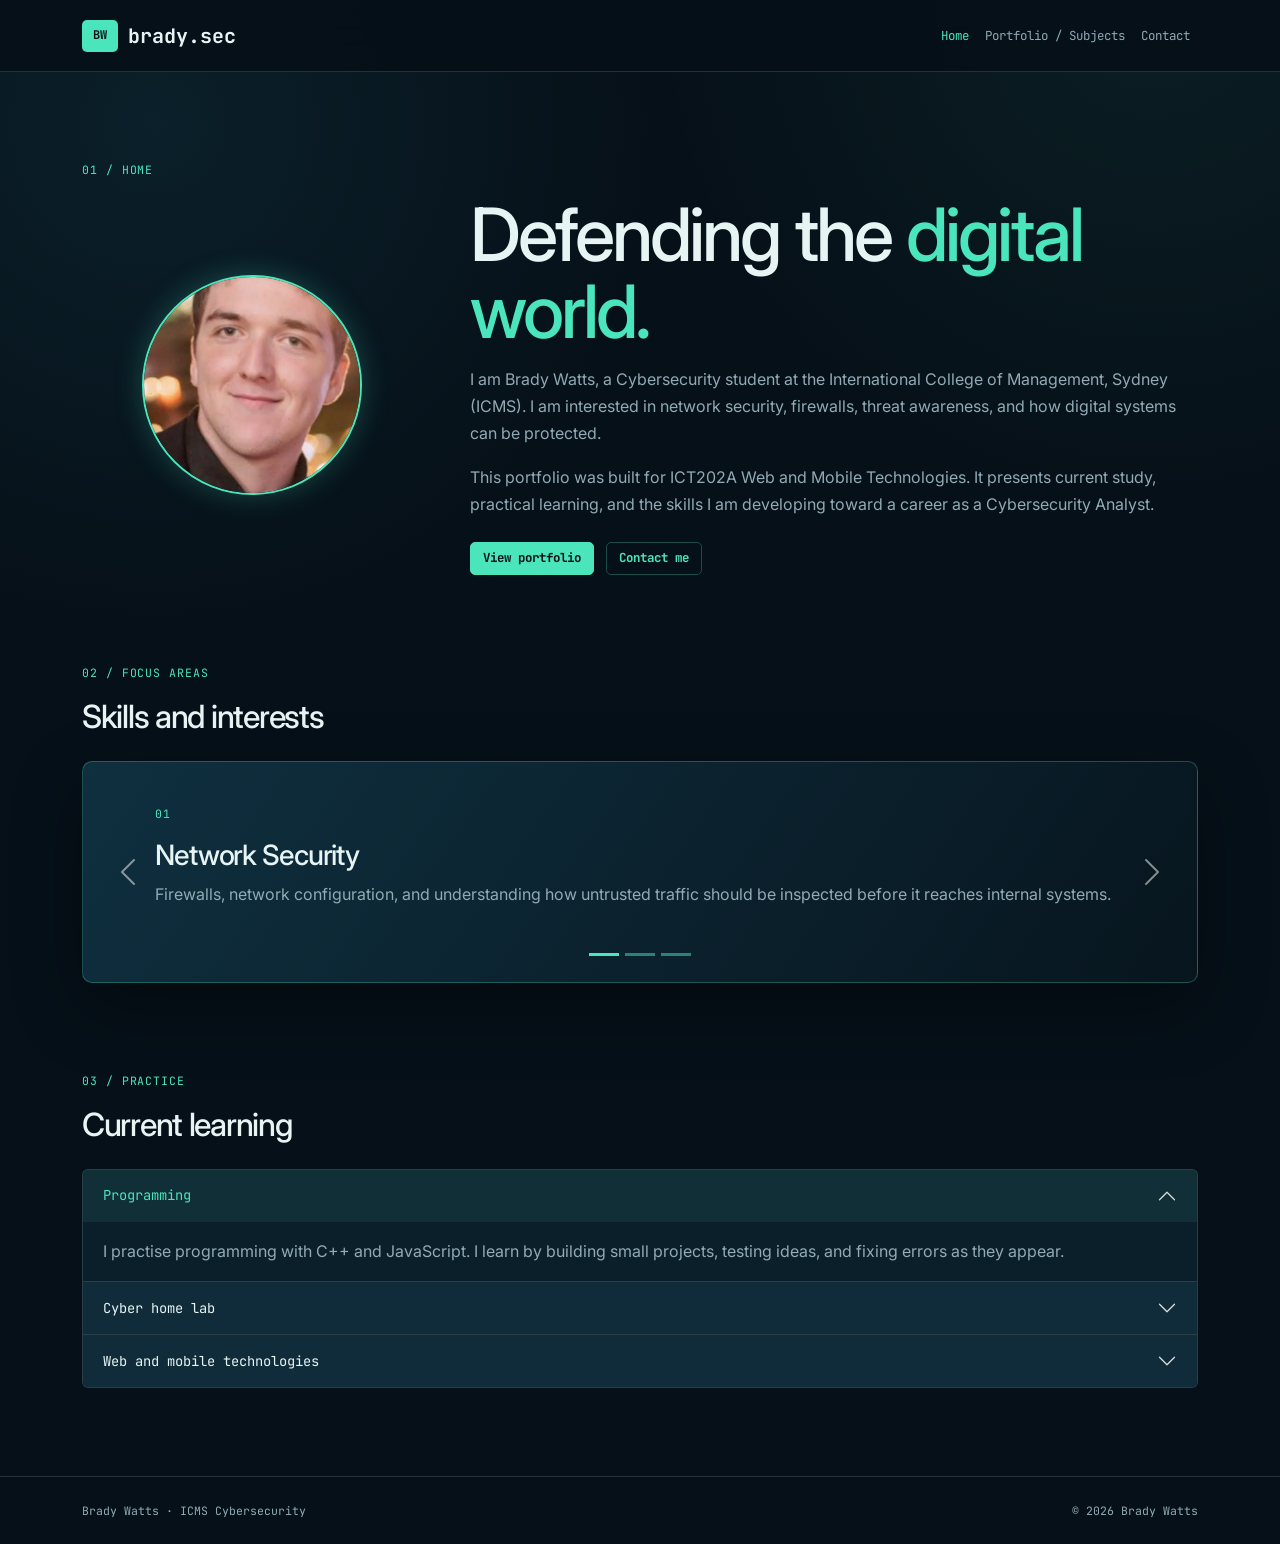
==== commit 7e93a197: "Add files via upload" ====
--- a/index.html
+++ b/index.html
@@ -2,338 +2,139 @@
 <html lang="en">
 <head>
   <meta charset="UTF-8">
-  <meta name="viewport" content="width=device-width, initial-scale=1.0">
-  <meta name="description" content="Brady Watts — cybersecurity student portfolio. Explore projects, learning interests, and technical skills.">
-  <meta name="theme-color" content="#07111a">
+  <meta name="viewport" content="width=device-width, initial-scale=1">
   <title>Brady Watts | Cybersecurity Portfolio</title>
-  <link rel="preconnect" href="https://fonts.googleapis.com">
-  <link rel="preconnect" href="https://fonts.gstatic.com" crossorigin>
-  <link href="https://fonts.googleapis.com/css2?family=DM+Sans:wght@400;500;600;700&family=Space+Mono:wght@400;700&display=swap" rel="stylesheet">
+  <link href="https://cdn.jsdelivr.net/npm/bootstrap@5.3.3/dist/css/bootstrap.min.css" rel="stylesheet">
   <link rel="stylesheet" href="style.css">
 </head>
-<link href="https://cdn.jsdelivr.net/npm/bootstrap@5.3.3/dist/css/bootstrap.min.css" rel="stylesheet">
-<link rel="stylesheet" href="style.css">
-<script src="https://cdn.jsdelivr.net/npm/bootstrap@5.3.3/dist/js/bootstrap.bundle.min.js"></script>
-<script src="script.js"></script>
 <body>
-  <a class="skip-link" href="#main-content">Skip to content</a>
-  <div class="page-grid" aria-hidden="true"></div>
-  <div class="ambient-glow glow-one" aria-hidden="true"></div>
-  <div class="ambient-glow glow-two" aria-hidden="true"></div>
+  <a class="skip-link" href="#main">Skip to content</a>
 
-  <header class="site-header">
-    <nav class="nav shell" aria-label="Main navigation">
-      <a class="brand" href="#home" aria-label="Brady Watts home">
-        <span class="brand-mark" aria-hidden="true">BW</span>
-        <span>brady<span class="text-mint">.sec</span></span>
+  <nav class="navbar navbar-expand-lg navbar-dark sticky-top site-header">
+    <div class="container">
+      <a class="navbar-brand brand" href="index.html">
+        <span class="brand-mark">BW</span> brady.sec
       </a>
-      <button class="nav-toggle" id="navToggle" type="button" aria-controls="navLinks" aria-expanded="false" aria-label="Open navigation">
-        <span></span><span></span><span></span>
+      <button class="navbar-toggler" type="button" data-bs-toggle="collapse" data-bs-target="#mainNav" aria-controls="mainNav" aria-expanded="false" aria-label="Toggle navigation">
+        <span class="navbar-toggler-icon"></span>
       </button>
-      <div class="nav-links" id="navLinks">
-        <a href="index.html">Home</a>
-        <a href="portfolio.html">Portfolio</a>
-        <a href="contact.html">Contact</a>
-        <a href="contact.html" class="nav-contact"></a>>Let's connect <span aria-hidden="true">↗</span></a>
-      </div>
-      <div class="system-status"><span class="status-dot" aria-hidden="true"></span> SYSTEM ONLINE</div>
-    </nav>
-  </header>
-
-  <main id="main-content">
-    <section class="hero shell" id="home">
-      <div class="hero-copy reveal">
-        <p class="terminal-label"><span class="prompt-green">brady@portfolio:~$</span> ./launch_portfolio.sh</p>
-        <h1>Defending systems.<br><span>Building what's next.</span></h1>
-        <p class="hero-description">
-          I'm Brady Watts, a Cybersecurity student at ICMS with a growing focus on network security, practical problem-solving, and building a stronger understanding of how digital systems can be protected.
-        </p>
-        <img
-  src="profile.jpg"
-  alt="Professional photograph of Brady Watts"
-  class="profile-photo">
-        <div class="hero-actions">
-          <a class="button button-primary" href="#projects">Explore project files <span aria-hidden="true">↗</span></a>
-          <button class="button button-ghost" type="button" data-command="whoami">Run <span class="mono">whoami</span></button>
-        </div>
-        <div class="hero-meta" aria-label="Portfolio summary">
-          <div><span class="meta-number">01</span><span>Cybersecurity<br>student</span></div>
-          <div><span class="meta-number">02</span><span>Network security<br>focus</span></div>
-          <div><span class="meta-number">03</span><span>Sydney,<br>Australia</span></div>
-        </div>
-      </div>
-<div id="skillsCarousel" class="carousel slide" data-bs-ride="carousel">
-  <div class="carousel-inner">
-    <div class="carousel-item active">
-      <div class="p-4">
-        <h3>Network Security</h3>
-        <p>Firewalls, network configuration, and threat awareness.</p>
+      <div class="collapse navbar-collapse" id="mainNav">
+        <ul class="navbar-nav ms-auto">
+          <li class="nav-item"><a class="nav-link active" href="index.html">Home</a></li>
+          <li class="nav-item"><a class="nav-link" href="portfolio.html">Portfolio / Subjects</a></li>
+          <li class="nav-item"><a class="nav-link" href="contact.html">Contact</a></li>
+        </ul>
       </div>
     </div>
-    <div class="carousel-item">
-      <div class="p-4">
-        <h3>Web Development</h3>
-        <p>HTML, CSS, JavaScript, and responsive design.</p>
-      </div>
-    </div>
-    <div class="carousel-item">
-      <div class="p-4">
-        <h3>Career Goal</h3>
-        <p>Working towards becoming a Cybersecurity Analyst.</p>
-      </div>
-    </div>
-  </div>
-  <button class="carousel-control-prev" type="button" data-bs-target="#skillsCarousel" data-bs-slide="prev">
-    <span class="carousel-control-prev-icon"></span>
-  </button>
-  <button class="carousel-control-next" type="button" data-bs-target="#skillsCarousel" data-bs-slide="next">
-    <span class="carousel-control-next-icon"></span>
-  </button>
-</div>
-<div class="accordion" id="hobbiesAccordion">
-  <div class="accordion-item">
-    <h2 class="accordion-header">
-      <button class="accordion-button" type="button" data-bs-toggle="collapse" data-bs-target="#hobby1">
-        Programming
-      </button>
-    </h2>
-    <div id="hobby1" class="accordion-collapse collapse show" data-bs-parent="#hobbiesAccordion">
-      <div class="accordion-body">
-        I enjoy programming with C++ and JavaScript, learning through trial and error.
-      </div>
-    </div>
-  </div>
+  </nav>
 
-  <div class="accordion-item">
-    <h2 class="accordion-header">
-      <button class="accordion-button collapsed" type="button" data-bs-toggle="collapse" data-bs-target="#hobby2">
-        Cyber Home Lab
-      </button>
-    </h2>
-    <div id="hobby2" class="accordion-collapse collapse" data-bs-parent="#hobbiesAccordion">
-      <div class="accordion-body">
-        I run a self-taught home cyber lab to practise defending against simulated threats.
-      </div>
-    </div>
-  </div>
-</div>
-      <div class="terminal-window reveal" id="terminalWindow">
-        <div class="terminal-topbar">
-          <div class="window-dots" aria-hidden="true"><span></span><span></span><span></span></div>
-          <span class="terminal-path">/home/brady/portfolio</span>
-          <span class="terminal-lock" aria-label="Secure interface">◇ secure</span>
-        </div>
-        <div class="terminal-output" id="terminalOutput" role="log" aria-live="polite" aria-label="Interactive terminal output"></div>
-        <form class="terminal-form" id="terminalForm">
-          <label class="sr-only" for="terminalInput">Type a terminal command</label>
-          <span class="terminal-prompt" aria-hidden="true">$</span>
-          <input id="terminalInput" type="text" autocomplete="off" spellcheck="false" placeholder="type help to begin...">
-        </form>
-        <div class="terminal-suggestions" aria-label="Terminal command shortcuts">
-          <button type="button" data-command="help">help</button>
-          <button type="button" data-command="skills">skills</button>
-          <button type="button" data-command="projects">projects</button>
-          <button type="button" data-command="contact">contact</button>
+  <main id="main">
+    <section class="section">
+      <div class="container">
+        <p class="kicker">01 / HOME</p>
+        <div class="row align-items-center g-5">
+          <div class="col-12 col-md-4 text-center">
+            <img src="profile.jpg" alt="Professional photograph of Brady Watts" class="profile-photo" onerror="this.onerror=null;this.src='profile-placeholder.svg';">
+          </div>
+          <div class="col-12 col-md-8">
+            <h1>Defending the <span>digital world.</span></h1>
+            <p class="lead-muted mt-3">I am Brady Watts, a Cybersecurity student at the International College of Management, Sydney (ICMS). I am interested in network security, firewalls, threat awareness, and how digital systems can be protected.</p>
+            <p class="lead-muted">This portfolio was built for ICT202A Web and Mobile Technologies. It presents current study, practical learning, and the skills I am developing toward a career as a Cybersecurity Analyst.</p>
+            <a class="btn btn-primary me-2 mt-2" href="portfolio.html">View portfolio</a>
+            <a class="btn btn-outline-cyber mt-2" href="contact.html">Contact me</a>
+          </div>
         </div>
       </div>
     </section>
 
-    <div class="signal-strip shell" aria-label="Areas of interest">
-      <span>NETWORK DEFENSE</span><i aria-hidden="true"></i>
-      <span>THREAT AWARENESS</span><i aria-hidden="true"></i>
-      <span>WEB TECHNOLOGY</span><i aria-hidden="true"></i>
-      <span>CONTINUOUS LEARNING</span>
-    </div>
-
-    <section class="section shell" id="projects">
-      <div class="section-heading reveal">
-        <p class="section-kicker"><span>01</span> / PROJECT FILES</p>
-        <div class="heading-row">
-          <h2>Things I'm building<br><em>&amp; learning.</em></h2>
-          <p>These are learning-focused projects and areas of practice. Each file represents a skill I am developing through study, experimentation, and reflection.</p>
-        </div>
-      </div>
-
-      <div class="filter-row reveal" role="group" aria-label="Filter project files">
-        <span class="filter-label">filter:</span>
-        <button class="filter-button active" type="button" data-filter="all">all <span>04</span></button>
-        <button class="filter-button" type="button" data-filter="network">network <span>02</span></button>
-        <button class="filter-button" type="button" data-filter="development">development <span>02</span></button>
-      </div>
+    <section class="section pt-0">
       <div class="container">
-      <div class="row g-4" id="projectGrid">
-          <div class="col-12 col-md-6 col-lg-4">
-        <article class="project-card reveal" data-category="network">
-          <div class="project-visual visual-network" aria-hidden="true">
-            <span class="visual-caption">DEFENCE_LAYER // 01</span>
-            <div class="network-visual-lines"><span></span><span></span><span></span><span></span></div>
-            <div class="visual-node node-a">WAN</div><div class="visual-node node-b">FW</div><div class="visual-node node-c">LAN</div>
+        <p class="kicker">02 / FOCUS AREAS</p>
+        <h2 class="mb-4">Skills and interests</h2>
+        <div id="skillsCarousel" class="carousel slide cyber-carousel" data-bs-ride="carousel">
+          <div class="carousel-indicators">
+            <button type="button" data-bs-target="#skillsCarousel" data-bs-slide-to="0" class="active" aria-current="true" aria-label="Slide 1"></button>
+            <button type="button" data-bs-target="#skillsCarousel" data-bs-slide-to="1" aria-label="Slide 2"></button>
+            <button type="button" data-bs-target="#skillsCarousel" data-bs-slide-to="2" aria-label="Slide 3"></button>
           </div>
-          
-          <div class="project-card-body">
-            <div class="project-card-top"><span class="file-type">NET</span><span class="project-status status-learning"><i></i> learning</span></div>
-            <h3>Network Security Foundations</h3>
-            <p>Exploring firewall principles, secure network configuration, and basic threat-detection concepts as part of my cybersecurity studies.</p>
-            <div class="tag-row"><span>Firewalls</span><span>Defence</span><span>Networking</span></div>
-            <button class="project-open" type="button" data-project="network-security">open file <span aria-hidden="true">↗</span></button>
+          <div class="carousel-inner">
+            <div class="carousel-item active">
+              <div class="carousel-card">
+                <p class="kicker">01</p>
+                <h3>Network Security</h3>
+                <p class="lead-muted mb-0">Firewalls, network configuration, and understanding how untrusted traffic should be inspected before it reaches internal systems.</p>
+              </div>
+            </div>
+            <div class="carousel-item">
+              <div class="carousel-card">
+                <p class="kicker">02</p>
+                <h3>Web Development</h3>
+                <p class="lead-muted mb-0">HTML, CSS, JavaScript and Bootstrap, used here to build a responsive professional portfolio website.</p>
+              </div>
+            </div>
+            <div class="carousel-item">
+              <div class="carousel-card">
+                <p class="kicker">03</p>
+                <h3>Career Goal</h3>
+                <p class="lead-muted mb-0">Working toward a Cybersecurity Analyst role, with a focus on practical defence, logging, and secure system design.</p>
+              </div>
+            </div>
           </div>
-        </article>
-          
-        <article class="project-card reveal" data-category="network">
-          <div class="project-visual visual-lab" aria-hidden="true">
-            <span class="visual-caption">HOME_LAB // 02</span>
-            <div class="lab-screen"><span>$ monitor --lab</span><span class="green-line">[ ok ] isolated environment</span><span>[ .. ] analysing events</span><span class="green-line">[ ok ] defensive practice</span></div>
-           </div>
-          <div class="project-card-body">
-            <div class="project-card-top"><span class="file-type">LAB</span><span class="project-status status-progress"><i></i> in progress</span></div>
-            <h3>Cyber Home Lab</h3>
-            <p>A self-directed environment for practising security concepts in a controlled way, including threat simulation and defensive-response thinking.</p>
-            <div class="tag-row"><span>Labs</span><span>Analysis</span><span>Practice</span></div>
-            <button class="project-open" type="button" data-project="home-lab">open file <span aria-hidden="true">↗</span></button>
-          </div>
-        </article>
-         
-        <article class="project-card reveal" data-category="development">
-          <div class="project-visual visual-web" aria-hidden="true">
-            <span class="visual-caption">INTERFACE // 03</span>
-            <div class="browser-frame"><div class="browser-bar"><i></i><i></i><i></i></div><div class="browser-content"><span></span><span></span><span></span><b></b></div></div>
-          </div>
-          <div class="project-card-body">
-            <div class="project-card-top"><span class="file-type">WEB</span><span class="project-status status-complete"><i></i> complete</span></div>
-            <h3>Interactive Portfolio Interface</h3>
-            <p>A responsive one-page site built with semantic HTML, CSS, and JavaScript, with a focus on accessible interaction and visual communication.</p>
-            <div class="tag-row"><span>HTML</span><span>CSS</span><span>JavaScript</span></div>
-            <button class="project-open" type="button" data-project="portfolio">open file <span aria-hidden="true">↗</span></button>
-          </div>
-        </article>
-         
-        <article class="project-card reveal" data-category="development">
-          <div class="project-visual visual-code" aria-hidden="true">
-            <span class="visual-caption">CODE_NOTES // 04</span>
-            <pre><span class="code-purple">for</span> (skill : skills) {
-  <span class="code-blue">learn</span>(skill);
-  <span class="code-green">debug</span>();
-}</pre>
-          </div>
-          <div class="project-card-body">
-            <div class="project-card-top"><span class="file-type">CODE</span><span class="project-status status-progress"><i></i> ongoing</span></div>
-            <h3>Programming Practice</h3>
-            <p>Small C++ and JavaScript exercises used to build programming logic, debugging skills, and confidence with problem-solving.</p>
-            <div class="tag-row"><span>C++</span><span>JavaScript</span><span>Logic</span></div>
-            <button class="project-open" type="button" data-project="programming">open file <span aria-hidden="true">↗</span></button>
-          </div>
-        </article>
-      </div>
-    </section>
-
-    <section class="lab-section section shell" id="lab">
-      <div class="section-heading reveal">
-        <p class="section-kicker"><span>02</span> / INTERACTIVE LAB</p>
-        <div class="heading-row">
-          <h2>Click through<br><em>the network.</em></h2>
-          <p>An educational visual model of a protected traffic path. Select a node to see its role in the system.</p>
-        </div>
-      </div>
-      <div class="lab-layout reveal">
-        <div class="network-map" aria-label="Interactive network diagram">
-          <div class="map-line line-one" aria-hidden="true"></div><div class="map-line line-two" aria-hidden="true"></div><div class="map-line line-three" aria-hidden="true"></div>
-          <button class="network-node active" type="button" data-node="internet" aria-pressed="true"><span class="node-symbol">◎</span><strong>Internet</strong><small>external traffic</small></button>
-          <button class="network-node" type="button" data-node="firewall" aria-pressed="false"><span class="node-symbol">▣</span><strong>Firewall</strong><small>filter &amp; inspect</small></button>
-          <button class="network-node" type="button" data-node="server" aria-pressed="false"><span class="node-symbol">▤</span><strong>Web server</strong><small>protected service</small></button>
-          <button class="network-node" type="button" data-node="logs" aria-pressed="false"><span class="node-symbol">≋</span><strong>Security logs</strong><small>observe events</small></button>
-        </div>
-        <div class="node-panel" id="nodePanel" aria-live="polite">
-          <p class="panel-kicker">NODE // INTERNET</p>
-          <h3>Public traffic</h3>
-          <p>This is the external side of the system. Traffic enters from untrusted networks and should be treated carefully before it reaches an internal service.</p>
-          <div class="panel-data"><span>signal</span><strong>MONITORED</strong></div>
+          <button class="carousel-control-prev" type="button" data-bs-target="#skillsCarousel" data-bs-slide="prev">
+            <span class="carousel-control-prev-icon" aria-hidden="true"></span>
+            <span class="visually-hidden">Previous</span>
+          </button>
+          <button class="carousel-control-next" type="button" data-bs-target="#skillsCarousel" data-bs-slide="next">
+            <span class="carousel-control-next-icon" aria-hidden="true"></span>
+            <span class="visually-hidden">Next</span>
+          </button>
         </div>
       </div>
     </section>
 
-    <section class="section shell" id="about">
-      <div class="section-heading reveal">
-        <p class="section-kicker"><span>03</span> / PROFILE.JSON</p>
-        <div class="heading-row">
-          <h2>Curious by nature.<br><em>Analytical by habit.</em></h2>
-          <p>Cybersecurity is a constant learning process. I am building my foundation one concept, lab, and solved problem at a time.</p>
+    <section class="section pt-0">
+      <div class="container">
+        <p class="kicker">03 / PRACTICE</p>
+        <h2 class="mb-4">Current learning</h2>
+        <div class="accordion" id="hobbiesAccordion">
+          <div class="accordion-item">
+            <h2 class="accordion-header">
+              <button class="accordion-button" type="button" data-bs-toggle="collapse" data-bs-target="#itemOne" aria-expanded="true" aria-controls="itemOne">Programming</button>
+            </h2>
+            <div id="itemOne" class="accordion-collapse collapse show" data-bs-parent="#hobbiesAccordion">
+              <div class="accordion-body">I practise programming with C++ and JavaScript. I learn by building small projects, testing ideas, and fixing errors as they appear.</div>
+            </div>
+          </div>
+          <div class="accordion-item">
+            <h2 class="accordion-header">
+              <button class="accordion-button collapsed" type="button" data-bs-toggle="collapse" data-bs-target="#itemTwo" aria-expanded="false" aria-controls="itemTwo">Cyber home lab</button>
+            </h2>
+            <div id="itemTwo" class="accordion-collapse collapse" data-bs-parent="#hobbiesAccordion">
+              <div class="accordion-body">I use a self-taught home lab to practise basic defensive concepts such as network layout, monitoring, and reviewing simulated threats.</div>
+            </div>
+          </div>
+          <div class="accordion-item">
+            <h2 class="accordion-header">
+              <button class="accordion-button collapsed" type="button" data-bs-toggle="collapse" data-bs-target="#itemThree" aria-expanded="false" aria-controls="itemThree">Web and mobile technologies</button>
+            </h2>
+            <div id="itemThree" class="accordion-collapse collapse" data-bs-parent="#hobbiesAccordion">
+              <div class="accordion-body">ICT202A is teaching me how to structure pages, use Bootstrap for layout and interaction, and keep a site usable on both mobile and desktop.</div>
+            </div>
+          </div>
         </div>
-      </div>
-      <div class="about-grid">
-        <div class="code-profile reveal">
-          <div class="code-header"><span>profile.json</span><span>read-only</span></div>
-          <pre><span class="code-brace">{</span>
-  <span class="code-key">"name"</span>: <span class="code-string">"Brady Watts"</span>,
-  <span class="code-key">"role"</span>: <span class="code-string">"Cybersecurity student"</span>,
-  <span class="code-key">"focus"</span>: <span class="code-string">"Network security"</span>,
-  <span class="code-key">"goal"</span>: <span class="code-string">"Cybersecurity analyst"</span>,
-  <span class="code-key">"mindset"</span>: <span class="code-string">"learn, test, improve"</span>
-<span class="code-brace">}</span></pre>
-        </div>
-        <div class="skills-panel reveal">
-          <p class="panel-kicker">CURRENT STACK</p>
-          <div class="skill-group"><div><span>Network security fundamentals</span><span class="skill-level">developing</span></div><div class="skill-track"><span style="width: 62%"></span></div></div>
-          <div class="skill-group"><div><span>HTML / CSS / responsive design</span><span class="skill-level">developing</span></div><div class="skill-track"><span style="width: 72%"></span></div></div>
-          <div class="skill-group"><div><span>JavaScript / programming logic</span><span class="skill-level">developing</span></div><div class="skill-track"><span style="width: 55%"></span></div></div>
-          <div class="skill-group"><div><span>Problem-solving &amp; teamwork</span><span class="skill-level">strength</span></div><div class="skill-track"><span style="width: 78%"></span></div></div>
-          <p class="skills-note"><span class="prompt-green">$</span> Progress is a process, not a fixed score.</p>
-        </div>
-      </div>
-    </section>
-
-    <section class="contact-section section shell" id="contact">
-      <div class="contact-card reveal">
-        <div class="contact-copy">
-          <p class="section-kicker"><span>04</span> / CONTACT</p>
-          <h2>Have a signal?<br><em>Send it my way.</em></h2>
-          <p>I'm always interested in learning from people working with technology, security, and digital systems.</p>
-          <a class="email-link" href="mailto:bwatts26@students.icms.edu.au">bwatts26@students.icms.edu.au <span aria-hidden="true">↗</span></a>
-        </div>
-        <div class="social-links">
-  <a
-    class="social-link"
-    href="https://github.com/BRady609-coder"
-    target="_blank"
-    rel="noopener noreferrer">
-    GitHub <span aria-hidden="true">↗</span>
-  </a>
-
-  <a
-    class="social-link"
-    href="https://www.linkedin.com/in/brady-watts-739b74410"
-    target="_blank"
-    rel="noopener noreferrer">
-    LinkedIn <span aria-hidden="true">↗</span>
-  </a>
-</div>
-        <form class="contact-form" id="contactForm" novalidate>
-          <div class="form-row">
-            <div class="field"><label for="visitorName">Your name</label><input id="visitorName" name="name" type="text" autocomplete="name" required><span class="field-error">Please enter your name.</span></div>
-            <div class="field"><label for="visitorEmail">Your email</label><input id="visitorEmail" name="email" type="email" autocomplete="email" required><span class="field-error">Please enter a valid email.</span></div>
-          </div>
-          <div class="field"><label for="visitorMessage">Message</label><textarea id="visitorMessage" name="message" rows="4" required></textarea><span class="field-error">Please enter a message.</span></div>
-          <button class="button button-primary" type="submit">Validate message <span aria-hidden="true">↗</span></button>
-          <p class="form-note"><span aria-hidden="true">i</span> This portfolio form validates locally. Connect a form service or backend before using it to transmit messages.</p>
-          <p class="form-message" id="formMessage" role="status" hidden></p>
-        </form>
       </div>
     </section>
   </main>
 
-  <footer class="site-footer shell">
-    <span>© 2026 Brady Watts</span>
-    <span class="footer-command"><span class="prompt-green">brady@portfolio:~$</span> exit <span class="cursor" aria-hidden="true"></span></span>
-    <span>Built with HTML / CSS / JS</span>
+  <footer class="site-footer py-4">
+    <div class="container d-flex flex-wrap justify-content-between gap-2">
+      <span>Brady Watts · ICMS Cybersecurity</span>
+      <span>&copy; <span id="currentYear">2026</span> Brady Watts</span>
+    </div>
   </footer>
 
-  <dialog class="project-dialog" id="projectDialog" aria-labelledby="dialogTitle">
-    <div class="dialog-inner">
-      <button class="dialog-close" id="dialogClose" type="button" aria-label="Close project details">×</button>
-      <div id="dialogContent"></div>
-    </div>
-  </dialog>
-
-  <button class="to-top" id="toTop" type="button" aria-label="Back to top">↑</button>
+  <button class="back-to-top" id="backToTop" type="button" aria-label="Back to top">↑</button>
+  <script src="https://cdn.jsdelivr.net/npm/bootstrap@5.3.3/dist/js/bootstrap.bundle.min.js"></script>
   <script src="script.js"></script>
 </body>
 </html>
--- a/style.css
+++ b/style.css
@@ -1,205 +1,324 @@
+@import url("https://fonts.googleapis.com/css2?family=Inter:wght@400;600;700&family=JetBrains+Mono:wght@400;600;700&display=swap");
+
 :root {
-  --bg: #07111a;
-  --bg-soft: #0b1822;
-  --panel: rgba(12, 28, 40, 0.78);
-  --panel-solid: #0d202d;
-  --line: rgba(151, 180, 198, 0.18);
-  --line-bright: rgba(74, 229, 187, 0.42);
-  --text: #edf6f6;
-  --muted: #93a7b3;
-  --mint: #4ae5bb;
-  --mint-dark: #1bc193;
-  --blue: #80a9ff;
-  --orange: #ffb86c;
-  --purple: #c49bff;
-  --danger: #ff7d8f;
-  --mono: "Space Mono", ui-monospace, SFMono-Regular, Menlo, Consolas, monospace;
-  --sans: "DM Sans", Inter, system-ui, -apple-system, BlinkMacSystemFont, "Segoe UI", sans-serif;
-  --shadow: 0 24px 70px rgba(0, 0, 0, 0.3);
+  --bg: #061018;
+  --panel: #0b1f2b;
+  --panel-2: #102c3a;
+  --text: #e6f4f4;
+  --muted: #91aab5;
+  --green: #4ae5bb;
+  --cyan: #45d9ff;
+  --yellow: #ffd166;
+  --line: rgba(230, 244, 244, 0.14);
+  --green-line: rgba(74, 229, 187, 0.28);
+  --shadow: 0 24px 70px rgba(0, 0, 0, 0.32);
+  --mono: "JetBrains Mono", monospace;
+  --sans: "Inter", sans-serif;
 }
 
 * { box-sizing: border-box; }
 html { scroll-behavior: smooth; }
 body {
-  position: relative;
   min-width: 320px;
-  margin: 0;
-  color: var(--text);
-  background: var(--bg);
+  background:
+    radial-gradient(circle at 12% 8%, rgba(69, 217, 255, 0.08), transparent 28%),
+    radial-gradient(circle at 90% 0%, rgba(74, 229, 187, 0.07), transparent 26%),
+    var(--bg);
+  color: var(--text);
   font-family: var(--sans);
-  line-height: 1.6;
-  overflow-x: hidden;
-}
-body::selection { color: var(--bg); background: var(--mint); }
+  line-height: 1.7;
+}
 a { color: inherit; text-decoration: none; }
-button, input, textarea { font: inherit; }
-button { cursor: pointer; }
-.shell { width: min(1180px, calc(100% - 48px)); margin-inline: auto; }
-.mono, .terminal-label, .terminal-window, .section-kicker, .filter-row, .file-type, .project-status, .tag-row, .code-profile, .footer-command { font-family: var(--mono); }
-.text-mint, .prompt-green { color: var(--mint); }
-.sr-only {
-  position: absolute; width: 1px; height: 1px; padding: 0; margin: -1px;
-  overflow: hidden; clip: rect(0, 0, 0, 0); white-space: nowrap; border: 0;
-}
-.skip-link { position: fixed; top: 12px; left: 12px; z-index: 100; padding: 10px 14px; border-radius: 8px; color: var(--bg); background: var(--mint); transform: translateY(-160%); transition: transform .2s ease; }
-.skip-link:focus { transform: translateY(0); }
-.page-grid {
-  position: fixed; inset: 0; z-index: -3; pointer-events: none; opacity: .32;
-  background-image: linear-gradient(rgba(74, 229, 187, .045) 1px, transparent 1px), linear-gradient(90deg, rgba(74, 229, 187, .045) 1px, transparent 1px);
-  background-size: 64px 64px;
-  mask-image: linear-gradient(to bottom, black, transparent 85%);
-}
-.ambient-glow { position: fixed; z-index: -2; width: 420px; height: 420px; border-radius: 50%; pointer-events: none; filter: blur(90px); opacity: .11; }
-.glow-one { top: 8%; left: -180px; background: var(--mint); }
-.glow-two { top: 42%; right: -220px; background: var(--blue); }
-
-/* Header */
-.site-header { position: sticky; top: 0; z-index: 20; border-bottom: 1px solid rgba(151, 180, 198, .1); background: rgba(7, 17, 26, .76); backdrop-filter: blur(18px); }
-.nav { min-height: 78px; display: flex; align-items: center; gap: 30px; }
-.brand { display: inline-flex; align-items: center; gap: 11px; font-family: var(--mono); font-size: 15px; font-weight: 700; letter-spacing: -.03em; }
-.brand-mark { display: grid; place-items: center; width: 34px; height: 34px; border: 1px solid var(--mint); border-radius: 9px; color: var(--mint); font-size: 11px; box-shadow: 0 0 22px rgba(74, 229, 187, .16); }
-.nav-links { display: flex; align-items: center; gap: 27px; margin-left: auto; color: var(--muted); font-family: var(--mono); font-size: 12px; }
-.nav-links a { transition: color .2s ease; }
-.nav-links a:hover, .nav-links a:focus-visible { color: var(--mint); }
-.nav-contact { padding: 10px 14px; border: 1px solid var(--line); border-radius: 6px; color: var(--text) !important; }
-.nav-contact:hover, .nav-contact:focus-visible { border-color: var(--mint); background: rgba(74, 229, 187, .07); }
-.system-status { display: flex; align-items: center; gap: 8px; color: var(--muted); font: 10px var(--mono); letter-spacing: .08em; white-space: nowrap; }
-.status-dot { width: 7px; height: 7px; border-radius: 50%; background: var(--mint); box-shadow: 0 0 12px var(--mint); }
-.nav-toggle { display: none; margin-left: auto; padding: 8px; border: 0; background: transparent; }
-.nav-toggle span { display: block; width: 23px; height: 2px; margin: 5px 0; background: var(--text); transition: transform .2s ease; }
-
-/* Hero */
-.hero { display: grid; grid-template-columns: minmax(0, 1.02fr) minmax(400px, .98fr); align-items: center; gap: clamp(42px, 7vw, 100px); min-height: 680px; padding-top: 84px; padding-bottom: 75px; }
-.terminal-label { margin: 0 0 22px; color: var(--muted); font-size: 12px; }
-.hero h1 { max-width: 700px; margin: 0; font-size: clamp(44px, 6vw, 79px); font-weight: 600; line-height: 1.04; letter-spacing: -.065em; }
-.hero h1 span { color: var(--mint); }
-.hero-description { max-width: 595px; margin: 27px 0 0; color: var(--muted); font-size: 17px; line-height: 1.75; }
-.hero-actions { display: flex; flex-wrap: wrap; gap: 12px; margin-top: 32px; }
-.button { display: inline-flex; align-items: center; justify-content: center; gap: 10px; min-height: 46px; padding: 0 17px; border: 1px solid transparent; border-radius: 6px; font-family: var(--mono); font-size: 12px; transition: transform .2s ease, border-color .2s ease, background .2s ease, box-shadow .2s ease; }
-.button:hover, .button:focus-visible { transform: translateY(-2px); }
-.button-primary { color: var(--bg); background: var(--mint); box-shadow: 0 12px 30px rgba(74, 229, 187, .13); }
-.button-primary:hover, .button-primary:focus-visible { background: #70f2ce; box-shadow: 0 15px 35px rgba(74, 229, 187, .22); }
-.button-ghost { border-color: var(--line); color: var(--text); background: rgba(255, 255, 255, .02); }
-.button-ghost:hover, .button-ghost:focus-visible { border-color: var(--mint); color: var(--mint); }
-.hero-meta { display: flex; gap: clamp(24px, 4vw, 50px); margin-top: 72px; }
-.hero-meta > div { display: flex; gap: 10px; color: var(--muted); font: 10px/1.35 var(--mono); text-transform: uppercase; letter-spacing: .05em; }
-.meta-number { color: var(--mint); font-size: 12px; }
-
-/* Terminal */
-.terminal-window { min-height: 445px; overflow: hidden; border: 1px solid rgba(74, 229, 187, .29); border-radius: 11px; background: rgba(5, 14, 21, .87); box-shadow: var(--shadow), 0 0 80px rgba(74, 229, 187, .07); }
-.terminal-topbar { display: flex; align-items: center; height: 43px; padding: 0 15px; border-bottom: 1px solid var(--line); background: rgba(255, 255, 255, .025); color: var(--muted); font-size: 10px; }
-.window-dots { display: flex; gap: 6px; margin-right: 17px; }
-.window-dots span { width: 8px; height: 8px; border-radius: 50%; background: #ff6f7d; }
-.window-dots span:nth-child(2) { background: var(--orange); }.window-dots span:nth-child(3) { background: var(--mint); }
-.terminal-path { overflow: hidden; text-overflow: ellipsis; white-space: nowrap; }
-.terminal-lock { margin-left: auto; color: var(--mint); font-size: 9px; }
-.terminal-output { min-height: 332px; padding: 25px 25px 8px; color: #c4d6d7; font-size: 12px; line-height: 1.8; }
-.terminal-line { margin: 0; white-space: pre-wrap; }
-.terminal-line.command { color: var(--text); }.terminal-line.command::first-letter { color: var(--mint); }
-.terminal-line.muted { color: #66808b; }.terminal-line.success { color: var(--mint); }.terminal-line.accent { color: var(--blue); }.terminal-line.error { color: var(--danger); }
-.terminal-form { display: flex; align-items: center; gap: 10px; padding: 0 25px; color: var(--mint); }
-.terminal-prompt { color: var(--mint); }.terminal-form input { width: 100%; border: 0; outline: 0; color: var(--text); background: transparent; font: 12px var(--mono); }
-.terminal-form input::placeholder { color: #58707b; }
-.terminal-suggestions { display: flex; flex-wrap: wrap; gap: 8px; padding: 14px 25px 21px; }
-.terminal-suggestions button { padding: 5px 9px; border: 1px solid rgba(74, 229, 187, .22); border-radius: 4px; color: var(--mint); background: rgba(74, 229, 187, .04); font: 10px var(--mono); }
-.terminal-suggestions button:hover, .terminal-suggestions button:focus-visible { border-color: var(--mint); background: rgba(74, 229, 187, .11); }
-.cursor { display: inline-block; width: 7px; height: 14px; margin-left: 4px; vertical-align: -2px; background: var(--mint); animation: blink 1s steps(2, start) infinite; }
-@keyframes blink { 50% { opacity: 0; } }
-.signal-strip { display: flex; align-items: center; justify-content: space-between; gap: 18px; min-height: 73px; border-top: 1px solid var(--line); border-bottom: 1px solid var(--line); color: #6f8792; font: 10px var(--mono); letter-spacing: .1em; }
-.signal-strip i { width: 5px; height: 5px; border-radius: 50%; background: var(--mint); box-shadow: 0 0 10px var(--mint); }
-
-/* Sections */
-.section { padding-top: 135px; }
-.section-heading { margin-bottom: 47px; }
-.section-kicker { margin: 0 0 18px; color: var(--muted); font-size: 11px; letter-spacing: .11em; }
-.section-kicker span { color: var(--mint); }
-.heading-row { display: flex; align-items: end; justify-content: space-between; gap: 50px; }
-.heading-row h2, .contact-copy h2 { margin: 0; font-size: clamp(34px, 4.7vw, 60px); font-weight: 500; line-height: 1.06; letter-spacing: -.06em; }
-.heading-row h2 em, .contact-copy h2 em { color: var(--mint); font-style: normal; }
-.heading-row > p { max-width: 410px; margin: 0 0 3px; color: var(--muted); font-size: 14px; line-height: 1.75; }
-.filter-row { display: flex; align-items: center; gap: 10px; margin-bottom: 19px; color: var(--muted); font-size: 11px; }
-.filter-label { margin-right: 5px; color: #68808b; }
-.filter-button { padding: 7px 10px; border: 1px solid var(--line); border-radius: 5px; color: var(--muted); background: transparent; font: 11px var(--mono); }
-.filter-button span { margin-left: 5px; color: #68808b; }.filter-button:hover, .filter-button:focus-visible, .filter-button.active { border-color: var(--mint); color: var(--mint); background: rgba(74, 229, 187, .07); }
-.project-grid { display: grid; grid-template-columns: repeat(2, minmax(0, 1fr)); gap: 18px; }
-.project-card { overflow: hidden; border: 1px solid var(--line); border-radius: 9px; background: var(--panel); transition: transform .25s ease, border-color .25s ease, box-shadow .25s ease; }
-.project-card:hover { transform: translateY(-5px); border-color: rgba(74, 229, 187, .5); box-shadow: 0 20px 55px rgba(0, 0, 0, .2); }
-.project-card.is-hidden { display: none; }
-.project-visual { position: relative; height: 220px; overflow: hidden; border-bottom: 1px solid var(--line); background-color: #0a1923; }
-.project-visual::after { position: absolute; inset: 0; pointer-events: none; content: ""; background: linear-gradient(120deg, transparent 30%, rgba(255,255,255,.05), transparent 70%); transform: translateX(-100%); transition: transform .7s ease; }
-.project-card:hover .project-visual::after { transform: translateX(100%); }
-.visual-caption { position: absolute; top: 17px; left: 18px; color: rgba(237, 246, 246, .58); font: 9px var(--mono); letter-spacing: .12em; }
-.visual-network { background: radial-gradient(circle at 50% 65%, rgba(74, 229, 187, .17), transparent 36%), #0a1923; }
-.network-visual-lines span { position: absolute; left: 18%; right: 18%; height: 1px; background: linear-gradient(90deg, transparent, rgba(74, 229, 187, .55), transparent); transform-origin: center; }
-.network-visual-lines span:nth-child(1) { top: 47%; transform: rotate(12deg); }.network-visual-lines span:nth-child(2) { top: 59%; transform: rotate(-10deg); }.network-visual-lines span:nth-child(3) { top: 50%; transform: rotate(0deg); opacity: .45; }.network-visual-lines span:nth-child(4) { top: 38%; transform: rotate(-25deg); opacity: .4; }
-.visual-node { position: absolute; display: grid; place-items: center; width: 48px; height: 48px; border: 1px solid var(--mint); border-radius: 50%; color: var(--mint); background: #0b202a; font: 10px var(--mono); box-shadow: 0 0 26px rgba(74, 229, 187, .17); }
-.visual-node::after { position: absolute; width: 8px; height: 8px; border-radius: 50%; background: var(--mint); box-shadow: 0 0 12px var(--mint); content: ""; }
-.node-a { top: 37%; left: 15%; }.node-b { top: 52%; left: 47%; background: #12342f; }.node-c { top: 31%; right: 14%; }
-.visual-lab { background: linear-gradient(135deg, #0a1923, #112836); }.lab-screen { position: absolute; right: 13%; bottom: 18%; left: 13%; display: grid; gap: 8px; padding: 16px; border: 1px solid rgba(74, 229, 187, .3); border-radius: 6px; background: rgba(2, 10, 15, .68); color: #73919a; font: 10px/1.4 var(--mono); box-shadow: 0 12px 40px rgba(0,0,0,.25); }.lab-screen .green-line { color: var(--mint); }
-.visual-web { display: grid; place-items: center; background: radial-gradient(circle at 70% 25%, rgba(128, 169, 255, .2), transparent 35%), #0a1923; }.browser-frame { width: 62%; overflow: hidden; border: 1px solid rgba(128, 169, 255, .55); border-radius: 6px; background: #0e2433; transform: perspective(500px) rotateY(-12deg) rotateX(4deg); box-shadow: 22px 18px 35px rgba(0,0,0,.25); }.browser-bar { display: flex; gap: 5px; padding: 8px 10px; border-bottom: 1px solid var(--line); }.browser-bar i { width: 5px; height: 5px; border-radius: 50%; background: var(--danger); }.browser-bar i:nth-child(2) { background: var(--orange); }.browser-bar i:nth-child(3) { background: var(--mint); }.browser-content { display: grid; gap: 9px; padding: 19px; }.browser-content span { display: block; width: 70%; height: 5px; border-radius: 5px; background: #50759c; }.browser-content span:nth-child(2) { width: 48%; background: var(--mint); }.browser-content span:nth-child(3) { width: 85%; }.browser-content b { display: block; width: 44%; height: 30px; margin-top: 8px; border-radius: 4px; background: rgba(128, 169, 255, .45); }.visual-code { display: grid; align-items: center; background: radial-gradient(circle at 25% 100%, rgba(196, 155, 255, .15), transparent 35%), #0a1923; }.visual-code pre { margin: 35px 0 0 16%; color: #88a3ac; font: 11px/2 var(--mono); }.code-purple { color: var(--purple); }.code-blue { color: var(--blue); }.code-green { color: var(--mint); }
-.project-card-body { padding: 21px 22px 23px; }.project-card-top { display: flex; align-items: center; justify-content: space-between; gap: 10px; }.file-type { color: var(--mint); font-size: 10px; letter-spacing: .08em; }.project-status { display: inline-flex; align-items: center; gap: 7px; color: #8ea1a9; font-size: 9px; }.project-status i { width: 6px; height: 6px; border-radius: 50%; background: var(--orange); }.status-complete i { background: var(--mint); }.status-progress i { background: var(--blue); }.project-card h3 { margin: 18px 0 9px; font-size: 22px; font-weight: 500; letter-spacing: -.035em; }.project-card p { min-height: 72px; margin: 0; color: var(--muted); font-size: 13px; line-height: 1.7; }.tag-row { display: flex; flex-wrap: wrap; gap: 7px; margin-top: 21px; }.tag-row span { padding: 5px 8px; border: 1px solid var(--line); border-radius: 4px; color: #a7bbc0; font-size: 9px; }.project-open { display: flex; align-items: center; justify-content: space-between; width: 100%; margin-top: 25px; padding: 12px 0 0; border: 0; border-top: 1px solid var(--line); color: var(--mint); background: transparent; text-align: left; font: 11px var(--mono); }.project-open:hover { color: #b1ffe9; }
-
-/* Interactive lab */
-.lab-section { position: relative; }.lab-layout { display: grid; grid-template-columns: 1.45fr .8fr; gap: 18px; }.network-map, .node-panel, .code-profile, .skills-panel { border: 1px solid var(--line); border-radius: 9px; background: var(--panel); }.network-map { position: relative; display: grid; grid-template-columns: repeat(4, 1fr); align-items: center; min-height: 305px; padding: 30px 24px; overflow: hidden; background: radial-gradient(circle at 50% 50%, rgba(74, 229, 187, .07), transparent 48%), var(--panel); }.network-map::before { position: absolute; inset: 18px; border: 1px dashed rgba(74, 229, 187, .11); border-radius: 5px; content: ""; pointer-events: none; }.map-line { position: absolute; top: 50%; height: 1px; background: linear-gradient(90deg, rgba(74,229,187,.06), rgba(74,229,187,.6), rgba(74,229,187,.06)); }.line-one { right: 75%; left: 20%; }.line-two { right: 50%; left: 44%; }.line-three { right: 20%; left: 75%; }.network-node { position: relative; z-index: 1; display: flex; align-items: center; justify-content: center; flex-direction: column; gap: 7px; width: 130px; height: 126px; margin-inline: auto; padding: 10px; border: 1px solid var(--line); border-radius: 8px; color: var(--muted); background: rgba(7, 17, 26, .88); transition: color .2s ease, border-color .2s ease, transform .2s ease, box-shadow .2s ease; }.network-node:hover, .network-node:focus-visible, .network-node.active { color: var(--text); border-color: var(--mint); transform: translateY(-4px); box-shadow: 0 0 28px rgba(74, 229, 187, .12); }.node-symbol { display: grid; place-items: center; width: 39px; height: 39px; border: 1px solid currentColor; border-radius: 50%; color: var(--mint); font: 20px var(--mono); }.network-node strong { font: 12px var(--mono); }.network-node small { color: #6f8792; font: 9px var(--mono); }.node-panel { padding: 31px 28px; }.panel-kicker { margin: 0 0 15px; color: var(--mint); font: 10px var(--mono); letter-spacing: .11em; }.node-panel h3 { margin: 0 0 11px; font-size: 25px; font-weight: 500; letter-spacing: -.04em; }.node-panel > p:not(.panel-kicker) { margin: 0; color: var(--muted); font-size: 13px; line-height: 1.75; }.panel-data { display: flex; align-items: center; justify-content: space-between; margin-top: 28px; padding-top: 15px; border-top: 1px solid var(--line); color: #66808b; font: 10px var(--mono); }.panel-data strong { color: var(--mint); font-size: 10px; font-weight: 400; }
-
-/* About */
-.about-grid { display: grid; grid-template-columns: 1fr 1fr; gap: 18px; }.code-profile { overflow: hidden; background: #08151e; }.code-header { display: flex; justify-content: space-between; padding: 15px 20px; border-bottom: 1px solid var(--line); color: #738b95; font: 10px var(--mono); }.code-header span:last-child { color: var(--mint); }.code-profile pre { margin: 0; padding: 25px 26px 28px; color: #a9bdc1; font: 12px/2.15 var(--mono); white-space: pre-wrap; }.code-brace { color: var(--text); }.code-key { color: var(--blue); }.code-string { color: var(--mint); }.skills-panel { padding: 29px 27px; }.skill-group { margin-top: 22px; }.skill-group > div:first-child { display: flex; justify-content: space-between; gap: 16px; color: #d2e1e2; font: 11px var(--mono); }.skill-level { color: #75909a; font-size: 9px; }.skill-track { height: 4px; margin-top: 10px; border-radius: 10px; background: rgba(151, 180, 198, .15); }.skill-track span { display: block; height: 100%; border-radius: inherit; background: var(--mint); box-shadow: 0 0 12px rgba(74,229,187,.45); }.skills-note { margin: 31px 0 0; color: #78919a; font: 10px var(--mono); }
-
-/* Contact and footer */
-.contact-section { padding-bottom: 125px; }.contact-card { display: grid; grid-template-columns: .9fr 1.1fr; gap: 70px; padding: clamp(28px, 5vw, 58px); border: 1px solid rgba(74, 229, 187, .32); border-radius: 11px; background: radial-gradient(circle at 10% 100%, rgba(74,229,187,.12), transparent 40%), #0a1923; box-shadow: var(--shadow); }.contact-copy h2 { margin-bottom: 20px; font-size: clamp(35px, 4vw, 52px); }.contact-copy > p:not(.section-kicker) { max-width: 370px; margin: 0; color: var(--muted); font-size: 14px; line-height: 1.75; }.email-link { display: inline-flex; gap: 10px; margin-top: 28px; color: var(--mint); font: 13px var(--mono); border-bottom: 1px solid rgba(74,229,187,.35); padding-bottom: 5px; }.email-link:hover { border-color: var(--mint); }.contact-form { align-self: center; }.form-row { display: grid; grid-template-columns: 1fr 1fr; gap: 14px; }.field { display: flex; flex-direction: column; margin-bottom: 17px; }.field label { margin-bottom: 8px; color: #b3c6c8; font: 10px var(--mono); }.field input, .field textarea { width: 100%; border: 1px solid var(--line); border-radius: 5px; outline: 0; color: var(--text); background: rgba(2,10,15,.42); padding: 12px 13px; font-size: 13px; transition: border-color .2s ease, box-shadow .2s ease; }.field textarea { min-height: 110px; resize: vertical; }.field input:focus, .field textarea:focus { border-color: var(--mint); box-shadow: 0 0 0 3px rgba(74,229,187,.09); }.field.has-error input, .field.has-error textarea { border-color: var(--danger); }.field-error { display: none; margin-top: 5px; color: var(--danger); font: 10px var(--mono); }.field.has-error .field-error { display: block; }.contact-form .button { margin-top: 3px; }.form-note { display: flex; gap: 8px; margin: 16px 0 0; color: #78919a; font: 10px/1.6 var(--mono); }.form-note > span { display: grid; flex: 0 0 15px; place-items: center; width: 15px; height: 15px; border: 1px solid #78919a; border-radius: 50%; font-size: 9px; }.form-message { margin: 14px 0 0; padding: 10px 12px; border: 1px solid rgba(74,229,187,.35); border-radius: 5px; color: var(--mint); background: rgba(74,229,187,.06); font: 10px/1.6 var(--mono); }.site-footer { display: flex; align-items: center; justify-content: space-between; min-height: 90px; border-top: 1px solid var(--line); color: #607b85; font: 10px var(--mono); }.footer-command { color: #728e96; }.to-top { position: fixed; right: 22px; bottom: 22px; z-index: 8; display: grid; place-items: center; width: 40px; height: 40px; border: 1px solid var(--line); border-radius: 6px; color: var(--mint); background: rgba(7,17,26,.86); opacity: 0; pointer-events: none; transform: translateY(8px); transition: opacity .2s ease, transform .2s ease, border-color .2s ease; }.to-top.visible { opacity: 1; pointer-events: auto; transform: translateY(0); }.to-top:hover, .to-top:focus-visible { border-color: var(--mint); }
-
-/* Dialog */
-.project-dialog { width: min(650px, calc(100% - 30px)); padding: 0; border: 1px solid rgba(74,229,187,.42); border-radius: 10px; color: var(--text); background: #0b1c28; box-shadow: 0 30px 100px rgba(0,0,0,.58); }.project-dialog::backdrop { background: rgba(1, 7, 11, .78); backdrop-filter: blur(6px); }.dialog-inner { position: relative; padding: 35px; }.dialog-close { position: absolute; top: 16px; right: 17px; width: 30px; height: 30px; border: 1px solid var(--line); border-radius: 50%; color: var(--muted); background: transparent; font-size: 21px; line-height: 1; }.dialog-close:hover, .dialog-close:focus-visible { border-color: var(--mint); color: var(--mint); }.dialog-file { color: var(--mint); font: 10px var(--mono); letter-spacing: .1em; }.dialog-inner h2 { margin: 13px 35px 13px 0; font-size: 32px; font-weight: 500; letter-spacing: -.05em; }.dialog-inner p { color: var(--muted); font-size: 14px; line-height: 1.75; }.dialog-list { display: grid; gap: 9px; margin: 22px 0 0; padding: 19px 20px; border: 1px solid var(--line); border-radius: 6px; color: #c9d9da; background: rgba(2,10,15,.4); font: 11px/1.6 var(--mono); }.dialog-list strong { color: var(--mint); font-weight: 400; }
-
-/* Reveal and responsive behaviour */
-.reveal { opacity: 0; transform: translateY(18px); transition: opacity .65s ease, transform .65s ease; }.reveal.revealed { opacity: 1; transform: none; }
-@media (max-width: 980px) {
-  .hero { grid-template-columns: 1fr; min-height: auto; padding-top: 70px; }.hero-description { max-width: 720px; }.terminal-window { max-width: 690px; }.project-grid { grid-template-columns: repeat(2, minmax(0,1fr)); }.lab-layout { grid-template-columns: 1fr; }.node-panel { max-width: none; }.contact-card { gap: 38px; }
-}
-@media (max-width: 760px) {
-  .shell { width: min(100% - 30px, 620px); }.nav { min-height: 68px; }.system-status { display: none; }.nav-toggle { display: block; }.nav-links { position: absolute; top: 68px; right: 15px; left: 15px; display: none; flex-direction: column; align-items: stretch; gap: 0; padding: 8px; border: 1px solid var(--line); border-radius: 7px; background: rgba(8, 22, 32, .97); box-shadow: var(--shadow); }.nav-links.open { display: flex; }.nav-links a { padding: 12px; }.nav-contact { margin-top: 5px; text-align: center; }.hero { padding-top: 56px; padding-bottom: 53px; }.hero h1 { font-size: clamp(42px, 12vw, 63px); }.hero-description { font-size: 15px; }.hero-meta { gap: 18px; margin-top: 54px; }.hero-meta > div { font-size: 8px; }.signal-strip { flex-wrap: wrap; justify-content: flex-start; gap: 9px 15px; padding: 17px 0; line-height: 1.5; }.signal-strip i { display: none; }.section { padding-top: 95px; }.heading-row { display: block; }.heading-row > p { margin-top: 19px; }.project-grid, .about-grid, .contact-card { grid-template-columns: 1fr; }.project-card p { min-height: auto; }.network-map { grid-template-columns: repeat(2, 1fr); gap: 22px 5px; padding: 32px 10px; }.map-line { display: none; }.network-node { width: 125px; height: 112px; }.contact-section { padding-bottom: 90px; }.site-footer { flex-direction: column; align-items: flex-start; justify-content: center; gap: 8px; padding: 24px 0; }.form-row { grid-template-columns: 1fr; gap: 0; }.dialog-inner { padding: 29px 22px; }
-}
-@media (max-width: 430px) { .terminal-output { min-height: 350px; padding-inline: 17px; }.terminal-form { padding-inline: 17px; }.terminal-suggestions { padding-inline: 17px; }.hero-meta { flex-wrap: wrap; }.project-visual { height: 190px; }.heading-row h2 { font-size: 38px; } }
-@media (prefers-reduced-motion: reduce) { *, *::before, *::after { scroll-behavior: auto !important; animation-duration: .01ms !important; animation-iteration-count: 1 !important; transition-duration: .01ms !important; }.reveal { opacity: 1; transform: none; } }
+img { max-width: 100%; height: auto; }
+
+.skip-link {
+  position: absolute;
+  left: 12px;
+  top: -48px;
+  z-index: 50;
+  padding: 8px 12px;
+  background: var(--green);
+  color: var(--bg);
+  font-family: var(--mono);
+  font-size: 0.75rem;
+}
+.skip-link:focus { top: 12px; }
+
+.site-header {
+  border-bottom: 1px solid var(--line);
+  background: rgba(6, 16, 24, 0.92);
+  backdrop-filter: blur(16px);
+}
+.navbar { min-height: 72px; }
+.navbar-dark .navbar-toggler { border-color: var(--green-line); }
+.navbar-dark .navbar-toggler:focus { box-shadow: 0 0 0 0.2rem rgba(74, 229, 187, 0.2); }
+.brand {
+  display: inline-flex;
+  align-items: center;
+  gap: 10px;
+  color: var(--text) !important;
+  font-family: var(--mono);
+  font-weight: 700;
+}
+.brand-mark {
+  display: inline-flex;
+  align-items: center;
+  justify-content: center;
+  width: 36px;
+  height: 32px;
+  border-radius: 5px;
+  background: var(--green);
+  color: var(--bg);
+  font-size: 0.75rem;
+}
+.navbar-dark .navbar-nav .nav-link {
+  color: var(--muted);
+  font-family: var(--mono);
+  font-size: 0.78rem;
+}
+.navbar-dark .navbar-nav .nav-link:hover,
+.navbar-dark .navbar-nav .nav-link.active { color: var(--green); }
+
+.section { padding: 88px 0; }
+.page-hero { padding: 72px 0 24px; }
+.kicker, .section-kicker, #nodeKicker {
+  color: var(--green);
+  font-family: var(--mono);
+  font-size: 0.72rem;
+  letter-spacing: 0.08em;
+  text-transform: uppercase;
+}
+h1, h2, h3 { letter-spacing: -0.04em; }
+h1 { font-size: clamp(2.4rem, 6vw, 4.6rem); line-height: 1.05; }
+h1 span, .accent { color: var(--green); }
+.lead-muted, .muted { color: var(--muted); }
+
 .profile-photo {
-  display: block;
-  width: 180px;
-  height: 180px;
-  margin: 24px 0;
+  width: 220px;
+  height: 220px;
   object-fit: cover;
   border-radius: 50%;
-  border: 2px solid #4ae5bb;
-  box-shadow: 0 0 24px rgba(74, 229, 187, 0.25);
-}
-.social-links {
-  display: flex;
-  flex-wrap: wrap;
+  border: 2px solid var(--green);
+  box-shadow: 0 0 28px rgba(74, 229, 187, 0.25);
+  background: var(--panel);
+}
+
+.btn {
+  border-radius: 5px;
+  font-family: var(--mono);
+  font-size: 0.78rem;
+  font-weight: 700;
+}
+.btn-primary {
+  border-color: var(--green);
+  background: var(--green);
+  color: var(--bg);
+}
+.btn-primary:hover {
+  border-color: #85ffd1;
+  background: #85ffd1;
+  color: var(--bg);
+}
+.btn-outline-cyber {
+  border: 1px solid var(--green-line);
+  color: var(--green);
+}
+.btn-outline-cyber:hover {
+  border-color: var(--green);
+  background: rgba(74, 229, 187, 0.1);
+  color: var(--green);
+}
+
+.cyber-carousel {
+  overflow: hidden;
+  border: 1px solid var(--green-line);
+  border-radius: 10px;
+  background: linear-gradient(125deg, rgba(17, 52, 68, 0.9), rgba(8, 22, 31, 0.92));
+  box-shadow: var(--shadow);
+}
+.carousel-card { min-height: 220px; padding: 42px 72px; }
+.carousel-indicators [data-bs-target] { background-color: var(--green); }
+.carousel-control-prev, .carousel-control-next { width: 8%; }
+
+.accordion-item {
+  border: 1px solid var(--line);
+  background: var(--panel);
+  color: var(--text);
+}
+.accordion-button {
+  color: var(--text);
+  background: var(--panel-2);
+  font-family: var(--mono);
+  font-size: 0.86rem;
+}
+.accordion-button:not(.collapsed) {
+  color: var(--green);
+  background: rgba(74, 229, 187, 0.08);
+  box-shadow: none;
+}
+.accordion-button:focus { box-shadow: 0 0 0 0.2rem rgba(74, 229, 187, 0.16); }
+.accordion-button::after { filter: invert(1) grayscale(1); }
+.accordion-body { color: var(--muted); }
+
+.filter-bar { display: flex; flex-wrap: wrap; gap: 8px; margin: 28px 0; }
+.filter-button {
+  padding: 8px 12px;
+  border: 1px solid rgba(69, 217, 255, 0.25);
+  border-radius: 4px;
+  background: transparent;
+  color: var(--cyan);
+  font-family: var(--mono);
+  font-size: 0.72rem;
+}
+.filter-button:hover, .filter-button.active {
+  border-color: var(--green);
+  background: rgba(74, 229, 187, 0.1);
+  color: var(--green);
+}
+
+.project-card {
+  height: 100%;
+  padding: 22px;
+  border: 1px solid var(--line);
+  border-radius: 8px;
+  background: linear-gradient(145deg, rgba(17, 43, 58, 0.85), rgba(8, 22, 31, 0.93));
+  transition: transform 0.25s ease, box-shadow 0.25s ease, border-color 0.25s ease;
+}
+.project-card:hover {
+  transform: scale(1.03);
+  border-color: var(--green-line);
+  box-shadow: var(--shadow);
+}
+.project-status {
+  display: inline-block;
+  margin-bottom: 12px;
+  padding: 3px 8px;
+  border-radius: 20px;
+  font-family: var(--mono);
+  font-size: 0.62rem;
+  color: var(--yellow);
+  background: rgba(255, 209, 102, 0.1);
+}
+.project-status.complete {
+  color: var(--green);
+  background: rgba(74, 229, 187, 0.1);
+}
+.project-card h3 { margin: 8px 0 10px; font-size: 1.25rem; }
+.project-card p { color: var(--muted); font-size: 0.9rem; }
+.project-tags { display: flex; flex-wrap: wrap; gap: 6px; margin-top: 16px; }
+.project-tags span {
+  padding: 4px 7px;
+  border: 1px solid rgba(69, 217, 255, 0.2);
+  border-radius: 3px;
+  color: var(--cyan);
+  font-family: var(--mono);
+  font-size: 0.62rem;
+}
+.is-hidden { display: none !important; }
+
+.network-map {
+  display: grid;
+  grid-template-columns: 1fr 1fr;
   gap: 12px;
-  margin-top: 18px;
-}
-
+  min-height: 260px;
+  padding: 18px;
+  border: 1px solid var(--green-line);
+  border-radius: 8px;
+  background: rgba(5, 20, 29, 0.82);
+}
+.network-node {
+  min-height: 92px;
+  padding: 16px 10px;
+  border: 1px solid var(--line);
+  border-radius: 8px;
+  background: var(--panel);
+  color: var(--text);
+  font-family: var(--mono);
+  font-size: 0.82rem;
+}
+.network-node small { display: block; margin-top: 6px; color: var(--muted); font-size: 0.68rem; }
+.network-node.active, .network-node:hover {
+  border-color: var(--green);
+  background: #113a3c;
+  color: var(--green);
+}
+.node-panel {
+  height: 100%;
+  padding: 24px;
+  border: 1px solid var(--line);
+  border-radius: 8px;
+  background: var(--panel);
+  box-shadow: var(--shadow);
+}
+
+.contact-panel, .info-card {
+  height: 100%;
+  padding: 28px;
+  border: 1px solid var(--line);
+  border-radius: 8px;
+  background: var(--panel);
+}
+.form-label { color: var(--text); font-family: var(--mono); font-size: 0.72rem; }
+.form-control {
+  border: 1px solid var(--line);
+  background: rgba(3, 11, 17, 0.55);
+  color: var(--text);
+}
+.form-control:focus {
+  border-color: var(--green);
+  background: rgba(3, 11, 17, 0.75);
+  color: var(--text);
+  box-shadow: 0 0 0 0.2rem rgba(74, 229, 187, 0.12);
+}
+.form-status { min-height: 22px; color: var(--green); font-family: var(--mono); font-size: 0.72rem; }
+.social-links { display: flex; flex-wrap: wrap; gap: 10px; }
 .social-link {
   display: inline-flex;
-  align-items: center;
-  gap: 8px;
   padding: 10px 14px;
-  border: 1px solid rgba(74, 229, 187, 0.28);
+  border: 1px solid var(--green-line);
   border-radius: 6px;
-  color: #4ae5bb;
-  font-family: "Space Mono", monospace;
-  font-size: 12px;
-}
-
+  color: var(--green);
+  font-family: var(--mono);
+  font-size: 0.75rem;
+}
 .social-link:hover {
-  border-color: #4ae5bb;
   background: rgba(74, 229, 187, 0.08);
   color: #b1ffe9;
 }
-.project-card {
-  transition: transform 0.25s ease, box-shadow 0.25s ease;
-}
-
-.project-card:hover {
-  transform: scale(1.03);
-  box-shadow: 0 18px 40px rgba(0, 0, 0, 0.35);
-}
+.detail-list > div { padding: 12px 0; border-top: 1px solid var(--line); }
+.detail-list small { display: block; color: var(--muted); font-family: var(--mono); font-size: 0.62rem; }
+
+.site-footer {
+  border-top: 1px solid var(--line);
+  color: var(--muted);
+  font-family: var(--mono);
+  font-size: 0.72rem;
+}
+.back-to-top {
+  position: fixed;
+  right: 20px;
+  bottom: 20px;
+  z-index: 15;
+  display: none;
+  width: 40px;
+  height: 40px;
+  border: 1px solid var(--green-line);
+  border-radius: 5px;
+  background: rgba(6, 16, 24, 0.9);
+  color: var(--green);
+}
+.back-to-top.show { display: block; }
+
+@media (max-width: 767.98px) {
+  .section { padding: 64px 0; }
+  .carousel-card { padding: 36px 48px; min-height: 240px; }
+  .profile-photo { width: 180px; height: 180px; }
+}
+@media (prefers-reduced-motion: reduce) {
+  *, *::before, *::after {
+    animation-duration: 0.01ms !important;
+    transition-duration: 0.01ms !important;
+    scroll-behavior: auto !important;
+  }
+  .project-card:hover { transform: none; }
+}
